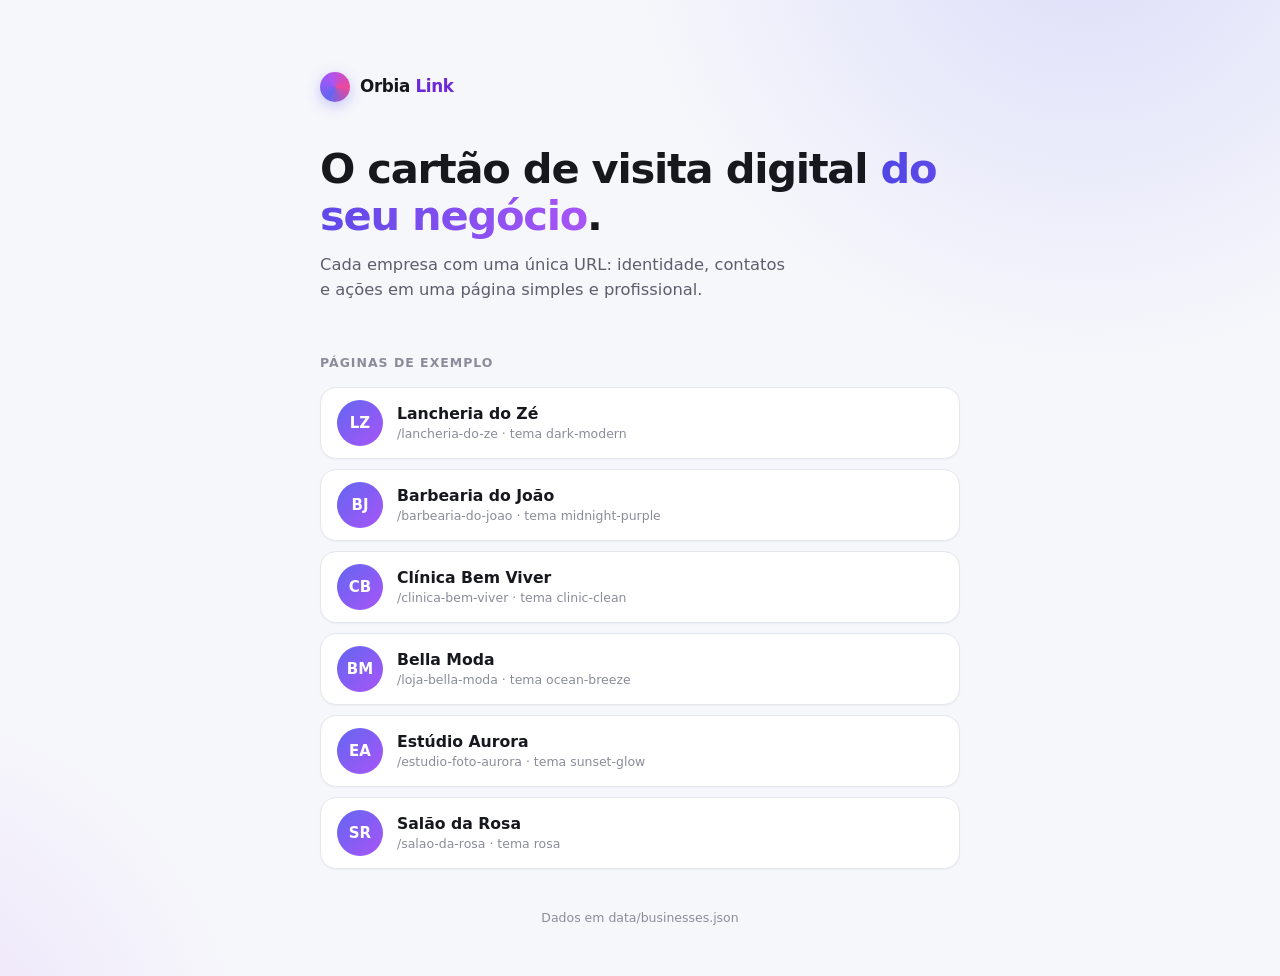
==== index.html @ 1444328f "modificação do projeto" ====
<!DOCTYPE html>
<html lang="pt-BR">
  <head>
    <meta charset="UTF-8" />
    <meta name="viewport" content="width=device-width, initial-scale=1.0" />
    <title>Orbia Link — o cartão de visita digital do seu negócio</title>
    <meta
      name="description"
      content="Cada negócio com uma única URL: identidade, contatos e ações em uma página digital simples e profissional."
    />
    <link
      rel="icon"
      href="data:image/svg+xml,%3Csvg xmlns='http://www.w3.org/2000/svg' viewBox='0 0 64 64'%3E%3Cdefs%3E%3ClinearGradient id='g' x1='0' y1='0' x2='1' y2='1'%3E%3Cstop offset='0' stop-color='%236366f1'/%3E%3Cstop offset='1' stop-color='%23a855f7'/%3E%3C/linearGradient%3E%3C/defs%3E%3Crect width='64' height='64' rx='16' fill='url(%23g)'/%3E%3Ctext x='32' y='42' font-family='Segoe UI, Arial, sans-serif' font-size='30' font-weight='700' fill='white' text-anchor='middle'%3EO%3C/text%3E%3C/svg%3E"
    />
    <link rel="stylesheet" href="css/base.css" />
    <link rel="stylesheet" href="css/themes.css" />
    <link rel="stylesheet" href="css/menu.css" />
  </head>
  <body>
    <div id="app"></div>
    <noscript>
      <p style="padding: 2rem; text-align: center; font-family: sans-serif">
        O Orbia Link precisa de JavaScript para carregar a página.
      </p>
    </noscript>
    <script src="js/app.js"></script>
    <script src="js/menu.js"></script>
  </body>
</html>
---- css/base.css ----
/* ==========================================================================
   Orbia Link — css/base.css
   Estrutura única da página de negócio (cartão de visita digital).
   Os temas NÃO alteram esta estrutura — apenas definem variáveis em
   css/themes.css que são consumidas aqui.
   ========================================================================== */

/* ---------- Variáveis globais / fallback (tema padrão neutro) ---------- */
:root {
  --font: "Segoe UI", system-ui, -apple-system, "Helvetica Neue", Arial, sans-serif;

  /* Tokens consumidos por qualquer tema (fallback neutro escuro) */
  --bg: #0f1117;
  --surface: transparent;
  --surface-border: transparent;
  --panel: rgba(24, 25, 34, 0.92);
  --blur: 0px;
  --radius: 24px;
  --card-shadow: none;
  --text-1: #f4f6fb;
  --text-2: rgba(244, 246, 251, 0.66);
  --accent: #6366f1;
  --mono-bg: linear-gradient(135deg, #6366f1, #a855f7);
  --btn-bg: rgba(255, 255, 255, 0.09);
  --btn-bg-hover: rgba(255, 255, 255, 0.16);
  --btn-color: #f4f6fb;
  --btn-border: rgba(255, 255, 255, 0.14);
  --btn-radius: 14px;
  --glow-a: transparent;
  --glow-b: transparent;

  color-scheme: dark;
}

/* ---------- Reset ---------- */
*,
*::before,
*::after {
  box-sizing: border-box;
}

html {
  -webkit-text-size-adjust: 100%;
}

body {
  margin: 0;
  min-height: 100svh;
  font-family: var(--font);
  line-height: 1.5;
  -webkit-font-smoothing: antialiased;
}

img {
  max-width: 100%;
  display: block;
}

a {
  color: inherit;
}

h1,
h2,
h3,
p {
  margin: 0;
}

/* ---------- Página pública (cartão de visita digital) ---------- */

.page {
  position: relative;
  min-height: 100svh;
  display: flex;
  flex-direction: column;
  align-items: center;
  justify-content: center;
  padding: clamp(20px, 5vw, 48px) 16px;
  background: var(--bg);
  color: var(--text-1);
  overflow: hidden;
}

/* brilhos decorativos — cores controladas pelo tema */
.page::before,
.page::after {
  content: "";
  position: absolute;
  width: 60vmax;
  height: 60vmax;
  border-radius: 50%;
  pointer-events: none;
  filter: blur(60px);
  z-index: 0;
}

.page::before {
  top: -30vmax;
  left: -20vmax;
  background: var(--glow-a);
}

.page::after {
  bottom: -32vmax;
  right: -22vmax;
  background: var(--glow-b);
}

/* cartão central */
.card {
  position: relative;
  z-index: 1;
  width: min(100%, 460px);
  background: var(--surface);
  border: 1px solid var(--surface-border);
  border-radius: var(--radius);
  box-shadow: var(--card-shadow);
  backdrop-filter: blur(var(--blur));
  -webkit-backdrop-filter: blur(var(--blur));
  padding: clamp(32px, 8vw, 56px) clamp(20px, 6vw, 44px) 24px;
  text-align: center;
}

/* avatar */
.avatar {
  width: 96px;
  height: 96px;
  border-radius: 50%;
  object-fit: cover;
  margin: 0 auto 18px;
  display: block;
  box-shadow: 0 0 0 3px var(--surface-border), 0 12px 32px rgba(0, 0, 0, 0.25);
}

.avatar--mono {
  display: flex;
  align-items: center;
  justify-content: center;
  background: var(--mono-bg);
  color: #fff;
  font-weight: 700;
  font-size: 34px;
  letter-spacing: 0.02em;
}

/* identidade do negócio */
.biz-name {
  font-size: clamp(1.45rem, 5vw, 1.9rem);
  font-weight: 800;
  letter-spacing: -0.02em;
  line-height: 1.2;
}

.biz-desc {
  margin: 10px auto 0;
  max-width: 34ch;
  color: var(--text-2);
  font-size: 0.95rem;
  line-height: 1.55;
}

/* ações / links */
.actions {
  margin-top: 28px;
  display: flex;
  flex-direction: column;
  gap: 10px;
}

.action {
  display: flex;
  align-items: center;
  justify-content: center;
  gap: 10px;
  padding: 15px 18px;
  background: var(--btn-bg);
  color: var(--btn-color);
  border: 1px solid var(--btn-border);
  border-radius: var(--btn-radius);
  font-weight: 600;
  font-size: 0.95rem;
  text-decoration: none;
  transition: background 0.18s ease, transform 0.18s ease, box-shadow 0.18s ease;
}

.action:hover {
  background: var(--btn-bg-hover);
  transform: translateY(-1px);
}

.action:active {
  transform: translateY(0);
}

.action:focus-visible,
.home-link:focus-visible {
  outline: 2px solid var(--accent);
  outline-offset: 2px;
}

.action__icon {
  width: 20px;
  height: 20px;
  flex: none;
  opacity: 0.92;
}

/* rodapé da página */
.powered {
  margin-top: 22px;
  font-size: 0.72rem;
  color: var(--text-2);
}

.home-link {
  color: var(--text-2);
  text-decoration: none;
  display: inline-flex;
  align-items: center;
  gap: 6px;
  transition: color 0.15s ease;
}

.home-link:hover {
  color: var(--text-1);
}

.home-link .home-link__dot {
  width: 7px;
  height: 7px;
  border-radius: 50%;
  background: var(--accent);
  display: inline-block;
}

/* ---------- Home / diretório (raiz "/") ---------- */

.home {
  min-height: 100svh;
  background:
    radial-gradient(60vmax 60vmax at 85% -10%, rgba(99, 102, 241, 0.18), transparent 60%),
    radial-gradient(50vmax 50vmax at -10% 110%, rgba(168, 85, 247, 0.14), transparent 60%),
    #f6f7fb;
  color: #17181d;
  padding: clamp(28px, 6vw, 72px) 16px 48px;
}

.home__inner {
  max-width: 640px;
  margin: 0 auto;
}

.home__brand {
  display: flex;
  align-items: center;
  gap: 10px;
  font-size: 1.05rem;
  font-weight: 800;
  letter-spacing: -0.02em;
}

.brand__orb {
  width: 30px;
  height: 30px;
  border-radius: 50%;
  background: conic-gradient(from 210deg, #6366f1, #a855f7, #ec4899, #6366f1);
  box-shadow: 0 4px 14px rgba(99, 102, 241, 0.35);
  flex: none;
}

.brand__name em {
  font-style: normal;
  color: #6d28d9;
}

.home__title {
  margin-top: clamp(28px, 6vw, 44px);
  font-size: clamp(1.8rem, 6.5vw, 2.6rem);
  font-weight: 800;
  letter-spacing: -0.03em;
  line-height: 1.12;
}

.home__title span {
  background: linear-gradient(90deg, #4f46e5, #a855f7);
  -webkit-background-clip: text;
  background-clip: text;
  -webkit-text-fill-color: transparent;
  color: transparent;
}

.home__sub {
  margin-top: 14px;
  max-width: 46ch;
  color: #5b5e6b;
  font-size: 1.02rem;
}

.dir {
  margin-top: clamp(32px, 7vw, 52px);
}

.dir__title {
  font-size: 0.78rem;
  font-weight: 700;
  text-transform: uppercase;
  letter-spacing: 0.08em;
  color: #8a8d99;
  margin-bottom: 14px;
}

.dir__grid {
  display: flex;
  flex-direction: column;
  gap: 10px;
}

.dir-card {
  display: flex;
  align-items: center;
  gap: 14px;
  padding: 12px 16px;
  background: #fff;
  border: 1px solid #e5e7ef;
  border-radius: 16px;
  text-decoration: none;
  color: inherit;
  box-shadow: 0 1px 2px rgba(16, 17, 26, 0.04);
  transition: border-color 0.15s ease, transform 0.15s ease, box-shadow 0.15s ease;
}

.dir-card:hover {
  border-color: #c7c9d9;
  transform: translateY(-1px);
  box-shadow: 0 8px 22px rgba(16, 17, 26, 0.08);
}

.dir-card__avatar {
  width: 46px;
  height: 46px;
  border-radius: 50%;
  flex: none;
  display: flex;
  align-items: center;
  justify-content: center;
  background: linear-gradient(135deg, #6366f1, #a855f7);
  color: #fff;
  font-weight: 700;
  font-size: 15px;
}

.dir-card__avatar img {
  width: 100%;
  height: 100%;
  border-radius: 50%;
  object-fit: cover;
}

.dir-card__body {
  min-width: 0;
  flex: 1;
}

.dir-card__body strong {
  display: block;
  font-size: 0.98rem;
  white-space: nowrap;
  overflow: hidden;
  text-overflow: ellipsis;
}

.dir-card__body small {
  display: block;
  color: #8a8d99;
  font-size: 0.78rem;
  white-space: nowrap;
  overflow: hidden;
  text-overflow: ellipsis;
}

.dir-card__arrow {
  color: #a3a6b3;
  flex: none;
}

.home__foot {
  margin-top: 40px;
  text-align: center;
  font-size: 0.78rem;
  color: #8a8d99;
}

/* ---------- Página 404 ---------- */

.nf {
  min-height: 100svh;
  display: flex;
  flex-direction: column;
  align-items: center;
  justify-content: center;
  padding: 24px;
  background: #0f1117;
  color: #f4f6fb;
  text-align: center;
}

.nf__code {
  font-size: 3.4rem;
  font-weight: 800;
  letter-spacing: -0.03em;
  background: linear-gradient(90deg, #818cf8, #c084fc);
  -webkit-background-clip: text;
  background-clip: text;
  -webkit-text-fill-color: transparent;
  color: transparent;
}

.nf__title {
  margin-top: 6px;
  font-size: 1.2rem;
  font-weight: 700;
}

.nf__text {
  margin-top: 8px;
  max-width: 40ch;
  color: rgba(244, 246, 251, 0.6);
  font-size: 0.9rem;
}

.nf .home-link {
  margin-top: 22px;
}

/* ---------- Estado de carregamento / erro ---------- */

.state {
  min-height: 100svh;
  display: flex;
  align-items: center;
  justify-content: center;
  padding: 24px;
  background: #0f1117;
  color: rgba(244, 246, 251, 0.8);
  text-align: center;
}

.state p {
  max-width: 46ch;
  font-size: 0.95rem;
}

/* ---------- Responsivo ---------- */

@media (max-width: 360px) {
  .card {
    padding-left: 16px;
    padding-right: 16px;
  }

  .action {
    padding: 14px 12px;
  }
}

/* ---------- Acessibilidade ---------- */

@media (prefers-reduced-motion: reduce) {
  *,
  *::before,
  *::after {
    animation: none !important;
    transition: none !important;
  }
}
---- css/themes.css ----
/* ==========================================================================
   Orbia Link — css/themes.css
   Temas visuais. Cada tema é APENAS um conjunto de variáveis CSS.
   A estrutura da página é única (css/base.css) e nunca precisa mudar
   quando um tema novo é criado.

   Para adicionar um novo tema:
     1. Copie um bloco [data-theme="..."] abaixo e troque o nome/cores.
     2. Use esse mesmo nome em data/businesses.json -> appearance.theme.

   Temas disponíveis: dark-modern, clinic-clean, midnight-purple,
   ocean-breeze, sunset-glow, rosa
   ========================================================================== */

/* ---------- dark-modern ---------- */
[data-theme="dark-modern"] {
  --font: "Segoe UI", system-ui, -apple-system, "Helvetica Neue", Arial, sans-serif;

  --bg: linear-gradient(160deg, #0f0f0f 0%, #14142b 55%, #111a33 100%);
  --surface: rgba(255, 255, 255, 0.05);
  --surface-border: rgba(255, 255, 255, 0.1);
  --panel: rgba(22, 23, 31, 0.94);
  --blur: 18px;
  --radius: 26px;
  --card-shadow: 0 24px 60px rgba(0, 0, 0, 0.45);

  --text-1: #f5f6fa;
  --text-2: rgba(245, 246, 250, 0.66);
  --accent: #818cf8;
  --mono-bg: linear-gradient(135deg, #6366f1, #a855f7);

  --btn-bg: rgba(255, 255, 255, 0.09);
  --btn-bg-hover: rgba(255, 255, 255, 0.17);
  --btn-color: #f5f6fa;
  --btn-border: rgba(255, 255, 255, 0.12);
  --btn-radius: 16px;

  --glow-a: rgba(99, 102, 241, 0.35);
  --glow-b: rgba(14, 165, 233, 0.22);
}

/* ---------- clinic-clean ---------- */
[data-theme="clinic-clean"] {
  --font: "Segoe UI", system-ui, -apple-system, "Helvetica Neue", Arial, sans-serif;

  --bg: linear-gradient(165deg, #ecf7ee 0%, #d9eedd 60%, #c2e4cb 100%);
  --surface: rgba(255, 255, 255, 0.85);
  --surface-border: rgba(255, 255, 255, 0.9);
  --panel: rgba(255, 255, 255, 0.94);
  --blur: 14px;
  --radius: 28px;
  --card-shadow: 0 18px 50px rgba(20, 83, 45, 0.14);

  --text-1: #123f26;
  --text-2: #3e6b4e;
  --accent: #1e7a45;
  --mono-bg: linear-gradient(135deg, #3aa968, #1e7a45);

  --btn-bg: #227a45;
  --btn-bg-hover: #1a6137;
  --btn-color: #ffffff;
  --btn-border: transparent;
  --btn-radius: 999px;

  --glow-a: rgba(255, 255, 255, 0.8);
  --glow-b: rgba(58, 169, 104, 0.28);
}

/* ---------- midnight-purple ---------- */
[data-theme="midnight-purple"] {
  --font: "Segoe UI", system-ui, -apple-system, "Helvetica Neue", Arial, sans-serif;

  --bg: linear-gradient(165deg, #0e0a1c 0%, #1b1244 55%, #10182f 100%);
  --surface: rgba(22, 16, 48, 0.6);
  --surface-border: rgba(129, 140, 248, 0.24);
  --panel: rgba(24, 18, 46, 0.95);
  --blur: 20px;
  --radius: 26px;
  --card-shadow: 0 24px 70px rgba(0, 0, 0, 0.55);

  --text-1: #eeeafc;
  --text-2: rgba(238, 234, 252, 0.62);
  --accent: #a5b4fc;
  --mono-bg: linear-gradient(135deg, #818cf8, #8b5cf6);

  --btn-bg: linear-gradient(135deg, #6d5df6, #5a46e8);
  --btn-bg-hover: linear-gradient(135deg, #8273ff, #6d5df6);
  --btn-color: #ffffff;
  --btn-border: rgba(255, 255, 255, 0.12);
  --btn-radius: 14px;

  --glow-a: rgba(129, 140, 248, 0.4);
  --glow-b: rgba(139, 92, 246, 0.3);
}

/* ---------- ocean-breeze ---------- */
[data-theme="ocean-breeze"] {
  --font: "Segoe UI", system-ui, -apple-system, "Helvetica Neue", Arial, sans-serif;

  --bg: linear-gradient(165deg, #e7f5fe 0%, #cdeafb 55%, #9edcf9 100%);
  --surface: rgba(255, 255, 255, 0.8);
  --surface-border: rgba(255, 255, 255, 0.95);
  --panel: rgba(255, 255, 255, 0.94);
  --blur: 16px;
  --radius: 30px;
  --card-shadow: 0 20px 55px rgba(12, 74, 110, 0.16);

  --text-1: #0b3a55;
  --text-2: #2f6d90;
  --accent: #0284c7;
  --mono-bg: linear-gradient(135deg, #22b3f0, #0284c7);

  --btn-bg: linear-gradient(135deg, #14a9e0, #0284c7);
  --btn-bg-hover: linear-gradient(135deg, #3cb9e8, #14a9e0);
  --btn-color: #ffffff;
  --btn-border: transparent;
  --btn-radius: 999px;

  --glow-a: rgba(255, 255, 255, 0.9);
  --glow-b: rgba(2, 132, 199, 0.25);
}

/* ---------- sunset-glow ---------- */
[data-theme="sunset-glow"] {
  --font: "Segoe UI", system-ui, -apple-system, "Helvetica Neue", Arial, sans-serif;

  --bg: linear-gradient(165deg, #1c0b2c 0%, #3c1a52 45%, #7a2d6e 80%, #b1455f 100%);
  --surface: rgba(28, 11, 44, 0.55);
  --surface-border: rgba(255, 255, 255, 0.16);
  --panel: rgba(34, 14, 46, 0.95);
  --blur: 20px;
  --radius: 28px;
  --card-shadow: 0 24px 70px rgba(0, 0, 0, 0.5);

  --text-1: #fdf4ff;
  --text-2: rgba(253, 244, 255, 0.66);
  --accent: #f0abfc;
  --mono-bg: linear-gradient(135deg, #f472b6, #c084fc);

  --btn-bg: linear-gradient(135deg, #fd6fa9, #c05299);
  --btn-bg-hover: linear-gradient(135deg, #ff8fbd, #d968ad);
  --btn-color: #ffffff;
  --btn-border: rgba(255, 255, 255, 0.16);
  --btn-radius: 18px;

  --glow-a: rgba(244, 114, 182, 0.4);
  --glow-b: rgba(192, 132, 252, 0.35);
}

/* ---------- rosa ---------- */
[data-theme="rosa"] {
  --font: "Segoe UI", system-ui, -apple-system, "Helvetica Neue", Arial, sans-serif;

  --bg: linear-gradient(160deg, #0e0e13 0%, #1c1320 55%, #2a1420 100%);
  --surface: rgba(255, 255, 255, 0.05);
  --surface-border: rgba(255, 79, 163, 0.35);
  --panel: rgba(27, 15, 24, 0.95);
  --blur: 18px;
  --radius: 30px;
  --card-shadow: 0 24px 60px rgba(0, 0, 0, 0.5);

  --text-1: #fff5fb;
  --text-2: rgba(255, 245, 251, 0.64);
  --accent: #f472b6;
  --mono-bg: linear-gradient(135deg, #f472b6, #db2777);

  --btn-bg: linear-gradient(135deg, #ff4fa3, #d63384);
  --btn-bg-hover: linear-gradient(135deg, #ff70b5, #e14d93);
  --btn-color: #ffffff;
  --btn-border: rgba(255, 255, 255, 0.14);
  --btn-radius: 999px;

  --glow-a: rgba(244, 114, 182, 0.32);
  --glow-b: rgba(219, 39, 119, 0.24);
}
---- css/menu.css ----
/* ==========================================================================
   Orbia Link — css/menu.css
   Módulo Cardápio e Pedidos (Etapa 3).

   Esta folha NÃO define cores próprias: consome as variáveis dos temas
   (--bg, --text-1/2, --accent, --surface, --surface-border, --panel,
   --mono-bg, --btn-*) definidas em css/themes.css / fallback do base.css.
   Assim o cardápio, o carrinho e o checkout herdam automaticamente o tema
   do negócio, sem duplicar estrutura por tema.
   ========================================================================== */

/* ---------- Raiz do módulo (tela cheia sobre a página) ---------- */

.m-app {
  --divider: color-mix(in srgb, var(--text-1) 10%, transparent);
  --tint: color-mix(in srgb, var(--text-1) 7%, transparent);
  --tint-soft: color-mix(in srgb, var(--text-1) 4%, transparent);

  position: fixed;
  inset: 0;
  z-index: 60;
  display: flex;
  flex-direction: column;
  background: var(--bg);
  color: var(--text-1);
  font-family: var(--font);
  overflow: hidden;
}

.m-inner {
  width: 100%;
  max-width: 580px;
  margin: 0 auto;
}

/* ---------- Barra superior ---------- */

.m-bar {
  display: flex;
  align-items: center;
  gap: 10px;
  padding: 10px 14px 8px;
}

.m-iconbtn {
  width: 42px;
  height: 42px;
  flex: none;
  display: inline-flex;
  align-items: center;
  justify-content: center;
  border-radius: 50%;
  border: 1px solid var(--surface-border);
  background: var(--tint);
  color: var(--text-1);
  font-size: 1.15rem;
  line-height: 1;
  cursor: pointer;
  transition: background 0.15s ease, transform 0.15s ease;
  touch-action: manipulation;
}

.m-iconbtn:hover {
  background: var(--tint-soft);
  transform: scale(1.04);
}

.m-iconbtn:active {
  transform: scale(0.96);
}

.m-iconbtn:focus-visible,
.m-btn:focus-visible,
.m-add:focus-visible,
.m-cat:focus-visible,
.m-opt:focus-within .m-opt__box,
.m-pick:focus-visible,
.m-field:focus-visible,
.m-stepper__btn:focus-visible {
  outline: 2px solid var(--accent);
  outline-offset: 2px;
}

.m-bar__brand {
  flex: 1;
  min-width: 0;
  display: flex;
  align-items: center;
  gap: 10px;
}

.m-brand__ava {
  width: 38px;
  height: 38px;
  flex: none;
  border-radius: 50%;
  object-fit: cover;
  display: flex;
  align-items: center;
  justify-content: center;
  background: var(--mono-bg);
  color: #fff;
  font-weight: 700;
  font-size: 13px;
}

.m-brand__names {
  min-width: 0;
  flex: 1;
}

.m-brand__name {
  display: block;
  font-size: 0.98rem;
  font-weight: 700;
  line-height: 1.25;
  white-space: nowrap;
  overflow: hidden;
  text-overflow: ellipsis;
}

.m-brand__sub {
  display: block;
  font-size: 0.72rem;
  color: var(--text-2);
}

/* ---------- Categorias (chips horizontais, sempre visíveis) ---------- */

.m-cats {
  display: flex;
  gap: 8px;
  padding: 4px 14px 10px;
  overflow-x: auto;
  scrollbar-width: none;
  flex: none;
}

.m-cats::-webkit-scrollbar {
  display: none;
}

.m-cat {
  flex: none;
  display: inline-flex;
  align-items: center;
  gap: 6px;
  padding: 9px 15px;
  border-radius: 999px;
  border: 1px solid var(--surface-border);
  background: var(--tint);
  color: var(--text-1);
  font: inherit;
  font-size: 0.86rem;
  font-weight: 600;
  cursor: pointer;
  transition: background 0.15s ease, color 0.15s ease, transform 0.15s ease;
  touch-action: manipulation;
}

.m-cat.is-active {
  background: var(--mono-bg);
  color: #fff;
  border-color: transparent;
}

/* ---------- Área rolável do cardápio ---------- */

.m-body {
  flex: 1;
  min-height: 0;
  overflow-y: auto;
  -webkit-overflow-scrolling: touch;
  padding: 2px 0 96px;
}

.m-sec {
  padding: 0 14px;
  margin-top: 16px;
}

.m-sec__head {
  display: flex;
  align-items: baseline;
  gap: 8px;
  margin: 0 0 8px;
  padding: 0 4px;
  font-size: 1.12rem;
  font-weight: 800;
  letter-spacing: -0.01em;
}

.m-sec__emoji {
  font-size: 1rem;
}

.m-sec__count {
  font-size: 0.72rem;
  font-weight: 600;
  color: var(--text-2);
}

/* ---------- Produto ---------- */

.m-prod {
  display: flex;
  gap: 12px;
  align-items: center;
  background: var(--surface);
  border: 1px solid var(--surface-border);
  border-radius: 18px;
  padding: 13px 14px;
  margin-bottom: 10px;
  backdrop-filter: blur(6px);
  -webkit-backdrop-filter: blur(6px);
}

.m-prod__info {
  flex: 1;
  min-width: 0;
}

.m-prod__name {
  font-size: 0.98rem;
  font-weight: 700;
  line-height: 1.3;
}

.m-prod__desc {
  margin-top: 3px;
  color: var(--text-2);
  font-size: 0.8rem;
  line-height: 1.45;
  display: -webkit-box;
  -webkit-line-clamp: 2;
  -webkit-box-orient: vertical;
  overflow: hidden;
}

.m-prod__meta {
  display: flex;
  align-items: center;
  gap: 10px;
  margin-top: 9px;
}

.m-prod__price {
  flex: 1;
  min-width: 0;
  font-size: 0.98rem;
  font-weight: 800;
  color: var(--accent);
}

.m-add {
  width: 40px;
  height: 40px;
  flex: none;
  display: inline-flex;
  align-items: center;
  justify-content: center;
  border: none;
  border-radius: 50%;
  background: var(--mono-bg);
  color: #fff;
  font-size: 1.5rem;
  font-weight: 500;
  line-height: 1;
  cursor: pointer;
  box-shadow: 0 5px 14px rgba(0, 0, 0, 0.22);
  transition: transform 0.15s ease, filter 0.15s ease;
  touch-action: manipulation;
}

.m-add:hover {
  transform: scale(1.08);
  filter: brightness(1.06);
}

.m-add:active {
  transform: scale(0.94);
}

.m-prod__img {
  width: 86px;
  height: 86px;
  flex: none;
  object-fit: cover;
  border-radius: 14px;
}

/* ---------- Botões genéricos ---------- */

.m-btn {
  display: inline-flex;
  align-items: center;
  justify-content: center;
  gap: 8px;
  min-height: 48px;
  padding: 13px 22px;
  border-radius: 999px;
  border: 1px solid transparent;
  font: inherit;
  font-size: 0.95rem;
  font-weight: 700;
  line-height: 1.2;
  cursor: pointer;
  text-align: center;
  text-decoration: none;
  transition: filter 0.15s ease, transform 0.15s ease, background 0.15s ease;
  touch-action: manipulation;
}

.m-btn--block {
  width: 100%;
}

.m-btn--primary {
  background: var(--mono-bg);
  color: #fff;
  box-shadow: 0 8px 22px rgba(0, 0, 0, 0.2);
}

.m-btn--primary:hover {
  filter: brightness(1.08);
  transform: translateY(-1px);
}

.m-btn--primary:active {
  transform: translateY(0);
}

.m-btn--primary:disabled {
  filter: grayscale(0.5) brightness(0.75);
  cursor: not-allowed;
  transform: none;
  box-shadow: none;
}

.m-btn--ghost {
  background: var(--tint);
  border-color: var(--surface-border);
  color: var(--text-1);
}

.m-btn--ghost:hover {
  background: var(--tint-soft);
}

.m-btn--mini {
  min-height: 36px;
  padding: 7px 13px;
  font-size: 0.82rem;
  border-radius: 999px;
}

.m-btn--danger {
  color: #ef4444;
  background: transparent;
}

.m-btn--danger:hover {
  background: color-mix(in srgb, #ef4444 12%, transparent);
}

/* ---------- Stepper de quantidade ---------- */

.m-stepper {
  display: inline-flex;
  align-items: center;
  gap: 2px;
  border: 1px solid var(--surface-border);
  border-radius: 999px;
  background: var(--tint-soft);
  padding: 3px;
}

.m-stepper__btn {
  width: 38px;
  height: 38px;
  display: inline-flex;
  align-items: center;
  justify-content: center;
  border: none;
  border-radius: 50%;
  background: transparent;
  color: var(--text-1);
  font-size: 1.25rem;
  line-height: 1;
  cursor: pointer;
  transition: background 0.15s ease;
  touch-action: manipulation;
}

.m-stepper__btn:hover {
  background: var(--tint);
}

.m-stepper__btn:disabled {
  opacity: 0.35;
  cursor: not-allowed;
  background: transparent;
}

.m-stepper__n {
  min-width: 34px;
  text-align: center;
  font-weight: 700;
  font-size: 0.98rem;
}

/* ---------- Barra fixa inferior (carrinho / continuar) ---------- */

.m-cartbar,
.m-ctabar {
  position: fixed;
  left: 0;
  right: 0;
  bottom: 0;
  z-index: 70;
  pointer-events: none;
  padding: 0 14px calc(10px + env(safe-area-inset-bottom));
}

.m-cartbar__inner,
.m-ctabar__inner {
  pointer-events: auto;
  width: 100%;
  max-width: 552px;
  margin: 0 auto;
  display: flex;
  align-items: center;
  gap: 12px;
  background: var(--panel);
  border: 1px solid var(--surface-border);
  border-radius: 20px;
  box-shadow: 0 14px 40px rgba(0, 0, 0, 0.28);
  padding: 12px 12px 12px 18px;
  backdrop-filter: blur(14px);
  -webkit-backdrop-filter: blur(14px);
}

.m-cartbar__txt {
  flex: 1;
  min-width: 0;
}

.m-cartbar__count {
  display: block;
  font-size: 0.76rem;
  color: var(--text-2);
  line-height: 1.3;
}

.m-cartbar__amt {
  display: block;
  font-size: 1.05rem;
  font-weight: 800;
  line-height: 1.3;
}

.m-cartbar__btn {
  flex: none;
}

/* ---------- Tela genérica (carrinho / checkout) ---------- */

.m-screen {
  flex: 1;
  min-height: 0;
  overflow-y: auto;
  -webkit-overflow-scrolling: touch;
  padding: 4px 14px 110px;
}

.m-heading {
  font-size: 1.25rem;
  font-weight: 800;
  letter-spacing: -0.01em;
  padding: 6px 4px 0;
}

.m-sub {
  color: var(--text-2);
  font-size: 0.86rem;
  padding: 4px 4px 12px;
}

/* ---------- Item do carrinho ---------- */

.m-item {
  background: var(--surface);
  border: 1px solid var(--surface-border);
  border-radius: 18px;
  padding: 13px 15px;
  margin-bottom: 10px;
  backdrop-filter: blur(6px);
  -webkit-backdrop-filter: blur(6px);
}

.m-item__top {
  display: flex;
  align-items: flex-start;
  gap: 12px;
}

.m-item__name {
  flex: 1;
  min-width: 0;
  font-size: 0.95rem;
  font-weight: 700;
  line-height: 1.35;
}

.m-item__price {
  flex: none;
  font-size: 0.92rem;
  font-weight: 800;
  color: var(--accent);
  white-space: nowrap;
}

.m-item__cfg {
  margin-top: 6px;
  color: var(--text-2);
  font-size: 0.8rem;
  line-height: 1.5;
}

.m-item__cfg-line {
  display: block;
}

.m-item__bar {
  display: flex;
  align-items: center;
  gap: 6px;
  margin-top: 11px;
}

.m-item__bar .m-stepper {
  margin-right: auto;
}

/* ---------- Vazio ---------- */

.m-empty {
  text-align: center;
  color: var(--text-2);
  padding: 44px 20px;
  font-size: 0.92rem;
}

.m-empty__glyph {
  display: block;
  font-size: 2.2rem;
  margin-bottom: 10px;
}

/* ---------- Bottom sheet do produto ---------- */

.m-scrim {
  position: fixed;
  inset: 0;
  z-index: 80;
  background: rgba(0, 0, 0, 0.45);
  backdrop-filter: blur(3px);
  -webkit-backdrop-filter: blur(3px);
}

.m-sheet {
  position: fixed;
  left: 50%;
  bottom: 0;
  z-index: 81;
  transform: translateX(-50%);
  width: 100%;
  max-width: 580px;
  max-height: min(90svh, 780px);
  display: flex;
  flex-direction: column;
  background: var(--panel);
  border-radius: 24px 24px 0 0;
  box-shadow: 0 -16px 50px rgba(0, 0, 0, 0.35);
  overflow: hidden;
}

.m-sheet__handle {
  width: 44px;
  height: 4px;
  border-radius: 999px;
  background: var(--divider);
  margin: 10px auto 2px;
  flex: none;
}

.m-sheet__head {
  display: flex;
  align-items: center;
  gap: 10px;
  padding: 6px 14px 10px;
  flex: none;
}

.m-sheet__title {
  flex: 1;
  min-width: 0;
  font-size: 1.05rem;
  font-weight: 800;
}

.m-sheet__img {
  width: 100%;
  height: 170px;
  object-fit: cover;
  flex: none;
}

.m-sheet__scroll {
  flex: 1;
  min-height: 0;
  overflow-y: auto;
  -webkit-overflow-scrolling: touch;
  padding: 0 18px 4px;
}

.m-sheet__name {
  font-size: 1.15rem;
  font-weight: 800;
  line-height: 1.3;
}

.m-sheet__desc {
  margin-top: 4px;
  color: var(--text-2);
  font-size: 0.86rem;
  line-height: 1.5;
}

.m-sheet__price {
  display: inline-block;
  margin-top: 10px;
  font-size: 1rem;
  font-weight: 800;
  color: var(--accent);
}

/* grupos de opções */

.m-grp {
  margin-top: 18px;
}

.m-grp__head {
  display: flex;
  align-items: baseline;
  gap: 8px;
}

.m-grp__name {
  font-size: 0.92rem;
  font-weight: 700;
}

.m-grp__hint {
  font-size: 0.75rem;
  font-weight: 600;
  color: var(--text-2);
}

.m-grp__hint.is-err {
  color: #ef4444;
}

.m-opt {
  display: flex;
  align-items: center;
  gap: 11px;
  padding: 12px 2px;
  border-bottom: 1px solid var(--divider);
  cursor: pointer;
}

.m-opt:last-of-type {
  border-bottom: none;
}

.m-opt__inp {
  position: absolute;
  opacity: 0;
  width: 0;
  height: 0;
}

.m-opt__box {
  width: 23px;
  height: 23px;
  flex: none;
  border-radius: 50%;
  border: 2px solid var(--text-2);
  display: inline-flex;
  align-items: center;
  justify-content: center;
  transition: border-color 0.15s ease, background 0.15s ease;
}

.m-opt__box::after {
  content: "";
  width: 11px;
  height: 11px;
  border-radius: 50%;
  background: var(--mono-bg);
  opacity: 0;
  transition: opacity 0.15s ease;
}

.m-opt__inp:checked ~ .m-opt__box {
  border-color: var(--accent);
}

.m-opt__inp:checked ~ .m-opt__box::after {
  opacity: 1;
}

.m-opt.is-locked {
  opacity: 0.45;
  pointer-events: none;
}

.m-opt__name {
  flex: 1;
  min-width: 0;
  font-size: 0.92rem;
  font-weight: 500;
}

.m-opt__price {
  flex: none;
  font-size: 0.86rem;
  font-weight: 700;
  color: var(--text-2);
}

/* observação */

.m-field-label {
  display: block;
  margin-top: 18px;
  font-size: 0.92rem;
  font-weight: 700;
}

.m-field {
  width: 100%;
  display: block;
  margin-top: 8px;
  padding: 12px 14px;
  border-radius: 14px;
  border: 1px solid var(--surface-border);
  background: var(--tint);
  color: var(--text-1);
  font: inherit;
  font-size: 0.92rem;
  line-height: 1.45;
}

.m-field::placeholder {
  color: var(--text-2);
  opacity: 0.75;
}

textarea.m-field {
  resize: none;
}

.m-sheet__foot {
  flex: none;
  display: flex;
  align-items: center;
  gap: 12px;
  padding: 12px 18px calc(14px + env(safe-area-inset-bottom));
  border-top: 1px solid var(--divider);
}

.m-sheet__foot .m-btn {
  flex: 1;
  min-width: 0;
}

/* ---------- Checkout ---------- */

.m-step-intro {
  color: var(--text-2);
  font-size: 0.88rem;
  margin-bottom: 14px;
}

.m-pick {
  display: flex;
  align-items: center;
  gap: 13px;
  width: 100%;
  padding: 15px 16px;
  margin-bottom: 10px;
  background: var(--tint-soft);
  border: 1.5px solid var(--surface-border);
  border-radius: 16px;
  cursor: pointer;
  font: inherit;
  color: var(--text-1);
  text-align: left;
  transition: border-color 0.15s ease, background 0.15s ease;
  touch-action: manipulation;
}

.m-pick:hover {
  background: var(--tint);
}

.m-pick.is-on {
  border-color: var(--accent);
  background: color-mix(in srgb, var(--accent) 12%, transparent);
}

.m-pick__radio {
  width: 22px;
  height: 22px;
  flex: none;
  border-radius: 50%;
  border: 2px solid var(--text-2);
  display: inline-flex;
  align-items: center;
  justify-content: center;
  transition: border-color 0.15s ease;
}

.m-pick.is-on .m-pick__radio {
  border-color: var(--accent);
}

.m-pick__radio::after {
  content: "";
  width: 11px;
  height: 11px;
  border-radius: 50%;
  background: var(--accent);
  opacity: 0;
  transition: opacity 0.15s ease;
}

.m-pick.is-on .m-pick__radio::after {
  opacity: 1;
}

.m-pick__glyph {
  font-size: 1.35rem;
  flex: none;
  line-height: 1;
}

.m-pick__text {
  flex: 1;
  min-width: 0;
}

.m-pick__label {
  display: block;
  font-weight: 700;
  font-size: 0.95rem;
}

.m-pick__meta {
  display: block;
  font-size: 0.76rem;
  color: var(--text-2);
  margin-top: 1px;
}

.m-fieldgrid {
  display: grid;
  grid-template-columns: 1fr 1fr;
  gap: 0 12px;
}

.m-err {
  display: block;
  margin-top: 8px;
  font-size: 0.8rem;
  font-weight: 600;
  color: #ef4444;
}

/* troco (condicional) */

.m-troco {
  margin-top: 6px;
}

/* ---------- Resumo ---------- */

.m-sum {
  margin-top: 4px;
}

.m-sum__card {
  background: var(--surface);
  border: 1px solid var(--surface-border);
  border-radius: 18px;
  padding: 6px 16px;
  margin-bottom: 12px;
  backdrop-filter: blur(6px);
  -webkit-backdrop-filter: blur(6px);
}

.m-sum__row {
  display: flex;
  gap: 12px;
  align-items: flex-start;
  padding: 10px 0;
}

.m-sum__row + .m-sum__row {
  border-top: 1px solid var(--divider);
}

.m-sum__glyph {
  flex: none;
  font-size: 1.1rem;
  line-height: 1.4;
}

.m-sum__body {
  flex: 1;
  min-width: 0;
}

.m-sum__line {
  font-size: 0.9rem;
  font-weight: 700;
}

.m-sum__cfg {
  font-size: 0.78rem;
  color: var(--text-2);
  line-height: 1.5;
  white-space: pre-line;
}

.m-sum__amt {
  flex: none;
  font-size: 0.88rem;
  font-weight: 700;
  white-space: nowrap;
}

.m-sum__meta {
  font-size: 0.82rem;
  color: var(--text-2);
  line-height: 1.6;
}

.m-sum__meta strong {
  color: var(--text-1);
}

.m-sum__totals {
  display: flex;
  align-items: center;
  justify-content: space-between;
  gap: 10px;
  padding: 14px 0 6px;
  border-top: 1px dashed var(--divider);
  margin-top: 2px;
}

.m-sum__total-label {
  font-weight: 600;
  font-size: 0.92rem;
}

.m-sum__total {
  font-size: 1.15rem;
  font-weight: 800;
  color: var(--accent);
}

/* ---------- Botão principal do módulo na página do negócio ---------- */
/* Fica no TOPO das ações com o MESMO tamanho dos demais botões (.action):
   o fundo em gradiente apenas destaca que é a ação principal. */

.action--cta {
  background: var(--mono-bg);
  color: #fff;
  border-color: transparent;
  box-shadow: 0 10px 26px rgba(0, 0, 0, 0.22);
  cursor: pointer;
  /* <button> usa line-height/font próprios do navegador por padrão; herdar
     garante EXATAMENTE o mesmo tamanho dos outros botões (.action). */
  font-family: inherit;
  line-height: inherit;
}

.action--cta:hover {
  background: var(--mono-bg);
  filter: brightness(1.08);
}

/* ---------- Responsivo (ajustes finos) ---------- */

@media (min-width: 640px) {
  .m-sheet {
    border-radius: 24px;
    bottom: 24px;
    box-shadow: 0 24px 70px rgba(0, 0, 0, 0.4);
  }

  .m-body {
    padding-left: 0;
    padding-right: 0;
  }

  .m-cats,
  .m-sec {
    max-width: 580px;
    margin-left: auto;
    margin-right: auto;
  }

  .m-screen {
    max-width: 580px;
    margin: 0 auto;
  }
}

@media (prefers-reduced-motion: reduce) {
  .m-app *,
  .m-app *::before,
  .m-app *::after {
    animation: none !important;
    transition: none !important;
    scroll-behavior: auto !important;
  }
}
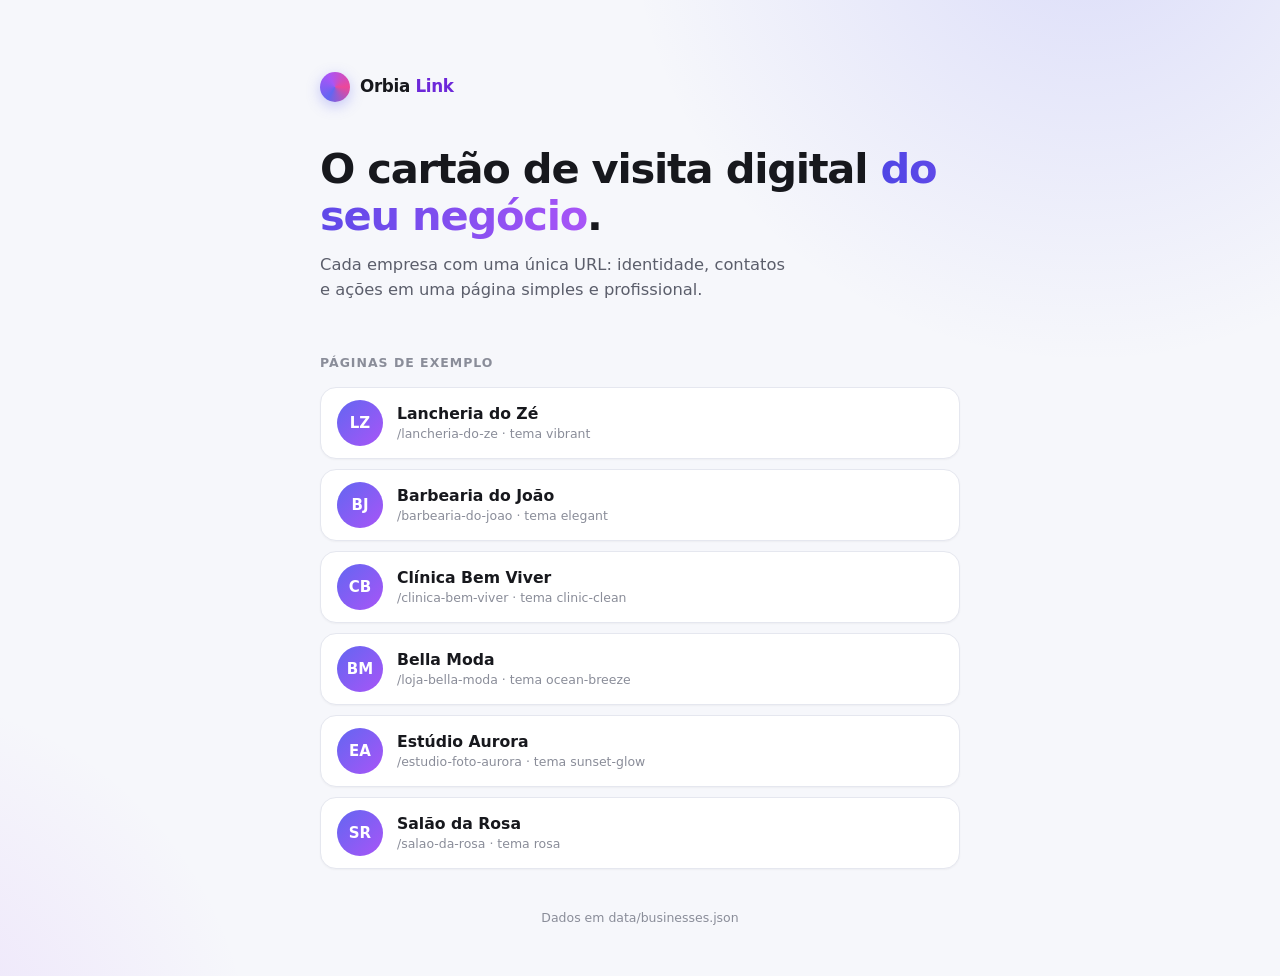
==== commit 326e9eb1: "ajueste em themes" ====
--- a/index.html
+++ b/index.html
@@ -15,6 +15,8 @@
     <link rel="stylesheet" href="css/base.css" />
     <link rel="stylesheet" href="css/themes.css" />
     <link rel="stylesheet" href="css/menu.css" />
+    <link rel="stylesheet" href="css/promotions.css" />
+    <link rel="stylesheet" href="css/appearance.css" />
   </head>
   <body>
     <div id="app"></div>
@@ -25,5 +27,6 @@
     </noscript>
     <script src="js/app.js"></script>
     <script src="js/menu.js"></script>
+    <script src="js/promotions.js"></script>
   </body>
 </html>
--- a/css/base.css
+++ b/css/base.css
@@ -20,6 +20,13 @@
   --text-1: #f4f6fb;
   --text-2: rgba(244, 246, 251, 0.66);
   --accent: #6366f1;
+  /* Tokens derivados da cor principal (--accent). A camada de
+     personalização (css/appearance.css + js/app.js) sobrescreve estes
+     valores com base na cor escolhida pelo negócio; aqui ficam os
+     fallbacks que preservam o visual atual quando não há personalização. */
+  --accent-hover: #4f46e5;
+  --accent-soft: rgba(99, 102, 241, 0.13);
+  --accent-contrast: #ffffff;
   --mono-bg: linear-gradient(135deg, #6366f1, #a855f7);
   --btn-bg: rgba(255, 255, 255, 0.09);
   --btn-bg-hover: rgba(255, 255, 255, 0.16);
@@ -138,7 +145,7 @@
   align-items: center;
   justify-content: center;
   background: var(--mono-bg);
-  color: #fff;
+  color: var(--accent-contrast);
   font-weight: 700;
   font-size: 34px;
   letter-spacing: 0.02em;
@@ -344,8 +351,8 @@
   display: flex;
   align-items: center;
   justify-content: center;
-  background: linear-gradient(135deg, #6366f1, #a855f7);
-  color: #fff;
+  background: var(--mono-bg);
+  color: var(--accent-contrast);
   font-weight: 700;
   font-size: 15px;
 }
--- a/css/themes.css
+++ b/css/themes.css
@@ -9,7 +9,7 @@
      2. Use esse mesmo nome em data/businesses.json -> appearance.theme.
 
    Temas disponíveis: dark-modern, clinic-clean, midnight-purple,
-   ocean-breeze, sunset-glow, rosa
+   ocean-breeze, sunset-glow, rosa, vibrant, elegant
    ========================================================================== */
 
 /* ---------- dark-modern ---------- */
@@ -147,6 +147,62 @@
   --glow-b: rgba(192, 132, 252, 0.35);
 }
 
+/* ---------- vibrant (escuro, enérgico, botões pill) ---------- */
+[data-theme="vibrant"] {
+  --font: "Segoe UI", system-ui, -apple-system, "Helvetica Neue", Arial, sans-serif;
+
+  --bg: linear-gradient(160deg, #16100e 0%, #241310 45%, #1a0f14 100%);
+  --surface: rgba(255, 255, 255, 0.06);
+  --surface-border: rgba(255, 255, 255, 0.14);
+  --panel: rgba(26, 16, 15, 0.94);
+  --blur: 18px;
+  --radius: 24px;
+  --card-shadow: 0 24px 60px rgba(0, 0, 0, 0.5);
+
+  --text-1: #fff7f5;
+  --text-2: rgba(255, 247, 245, 0.66);
+  --accent: #ff5d5d;
+  --mono-bg: linear-gradient(135deg, #ff5d5d, #f43f5e);
+
+  --btn-bg: rgba(255, 255, 255, 0.09);
+  --btn-bg-hover: rgba(255, 255, 255, 0.17);
+  --btn-color: #fff7f5;
+  --btn-border: rgba(255, 255, 255, 0.14);
+  --btn-radius: 999px;
+
+  --glow-a: rgba(255, 77, 77, 0.4);
+  --glow-b: rgba(249, 115, 22, 0.26);
+}
+
+/* ---------- elegant (claro, refinado, bordas finas) ---------- */
+[data-theme="elegant"] {
+  --font: "Segoe UI", system-ui, -apple-system, "Helvetica Neue", Arial, sans-serif;
+
+  --bg: linear-gradient(165deg, #f6f4ef 0%, #efece4 55%, #e7e2d8 100%);
+  --surface: rgba(255, 255, 255, 0.78);
+  --surface-border: rgba(30, 41, 59, 0.1);
+  --panel: rgba(255, 255, 255, 0.93);
+  --blur: 14px;
+  --radius: 20px;
+  --card-shadow: 0 18px 44px rgba(30, 41, 59, 0.12);
+
+  --text-1: #1e293b;
+  --text-2: #64748b;
+  --accent: #1e40af;
+  --mono-bg: linear-gradient(135deg, #1d4ed8, #1e40af);
+
+  --btn-bg: #ffffff;
+  --btn-bg-hover: #f1efe9;
+  --btn-color: #1e293b;
+  --btn-border: rgba(30, 41, 59, 0.14);
+  --btn-radius: 12px;
+
+  --glow-a: rgba(30, 64, 175, 0.16);
+  --glow-b: rgba(51, 65, 85, 0.08);
+
+  color-scheme: light;
+}
+
 /* ---------- rosa ---------- */
 [data-theme="rosa"] {
   --font: "Segoe UI", system-ui, -apple-system, "Helvetica Neue", Arial, sans-serif;
--- a/css/menu.css
+++ b/css/menu.css
@@ -99,7 +99,7 @@
   align-items: center;
   justify-content: center;
   background: var(--mono-bg);
-  color: #fff;
+  color: var(--accent-contrast);
   font-weight: 700;
   font-size: 13px;
 }
@@ -160,8 +160,12 @@
 
 .m-cat.is-active {
   background: var(--mono-bg);
-  color: #fff;
+  color: var(--accent-contrast);
   border-color: transparent;
+}
+
+.m-cat.is-active:hover {
+  filter: brightness(1.08);
 }
 
 /* ---------- Área rolável do cardápio ---------- */
@@ -262,7 +266,7 @@
   border: none;
   border-radius: 50%;
   background: var(--mono-bg);
-  color: #fff;
+  color: var(--accent-contrast);
   font-size: 1.5rem;
   font-weight: 500;
   line-height: 1;
@@ -317,7 +321,7 @@
 
 .m-btn--primary {
   background: var(--mono-bg);
-  color: #fff;
+  color: var(--accent-contrast);
   box-shadow: 0 8px 22px rgba(0, 0, 0, 0.2);
 }
 
@@ -716,6 +720,10 @@
 
 .m-opt__inp:checked ~ .m-opt__box {
   border-color: var(--accent);
+}
+
+.m-opt:hover .m-opt__inp:checked ~ .m-opt__box {
+  border-color: var(--accent-hover);
 }
 
 .m-opt__inp:checked ~ .m-opt__box::after {
@@ -819,7 +827,11 @@
 
 .m-pick.is-on {
   border-color: var(--accent);
-  background: color-mix(in srgb, var(--accent) 12%, transparent);
+  background: var(--accent-soft);
+}
+
+.m-pick.is-on:hover {
+  border-color: var(--accent-hover);
 }
 
 .m-pick__radio {
@@ -990,7 +1002,7 @@
 
 .action--cta {
   background: var(--mono-bg);
-  color: #fff;
+  color: var(--accent-contrast);
   border-color: transparent;
   box-shadow: 0 10px 26px rgba(0, 0, 0, 0.22);
   cursor: pointer;
--- a/css/promotions.css
+++ b/css/promotions.css
@@ -0,0 +1,169 @@
+/* ==========================================================================
+   Orbia Link — css/promotions.css
+   Vitrine de ofertas (Etapa 4) — seção na página principal do negócio.
+
+   Esta folha NÃO define cores próprias: consome as variáveis dos temas
+   (--surface, --surface-border, --text-1/2, --accent, --mono-bg, --panel)
+   de css/themes.css / fallback do base.css.
+
+   A promoção em destaque (featured + imagem própria) usa o banner abaixo.
+   As demais promoções REUTILIZAM o card horizontal do cardápio
+   (.m-prod, definido em css/menu.css) — apenas acrescentam o conceito
+   de preço original cortado + preço promocional (.m-old-price / .m-new-price).
+   ========================================================================== */
+
+/* ---------- Seção ---------- */
+
+.promo {
+  margin-top: 28px;
+  text-align: left;
+}
+
+/* quando a vitrine vem antes dos links secundários */
+.promo + .actions {
+  margin-top: 24px;
+}
+
+.promo__title {
+  display: flex;
+  align-items: center;
+  gap: 8px;
+  margin: 0 0 12px;
+  padding: 0 2px;
+  font-size: 0.78rem;
+  font-weight: 800;
+  text-transform: uppercase;
+  letter-spacing: 0.1em;
+  color: var(--text-1);
+}
+
+.promo__sub {
+  margin: 20px 0 10px;
+  padding: 0 2px;
+  font-size: 0.84rem;
+  font-weight: 700;
+  color: var(--text-2);
+}
+
+/* ---------- Preços: original cortado + promocional ---------- */
+
+.m-old-price {
+  margin-right: 7px;
+  color: var(--text-2);
+  font-size: 0.76rem;
+  font-weight: 600;
+  text-decoration: line-through;
+  opacity: 0.85;
+}
+
+.m-new-price {
+  color: var(--accent);
+  font-weight: 800;
+}
+
+/* ---------- Promoção em destaque (featured + imagem própria) ---------- */
+
+.promo-feat {
+  width: 100%;
+  display: flex;
+  flex-direction: column;
+  align-items: stretch;
+  padding: 0;
+  margin: 0;
+  background: var(--surface);
+  border: 1px solid var(--surface-border);
+  border-radius: 20px;
+  overflow: hidden;
+  text-align: left;
+  color: var(--text-1);
+  font: inherit;
+  cursor: pointer;
+  box-shadow: 0 16px 44px rgba(0, 0, 0, 0.2);
+  backdrop-filter: blur(6px);
+  -webkit-backdrop-filter: blur(6px);
+  transition: transform 0.18s ease, filter 0.18s ease, box-shadow 0.18s ease;
+  touch-action: manipulation;
+}
+
+.promo-feat:hover {
+  transform: translateY(-2px);
+  filter: brightness(1.04);
+  box-shadow: 0 20px 52px rgba(0, 0, 0, 0.26);
+}
+
+.promo-feat:active {
+  transform: translateY(0);
+}
+
+.promo-feat:focus-visible {
+  outline: 2px solid var(--accent);
+  outline-offset: 2px;
+}
+
+.promo-feat__img {
+  width: 100%;
+  height: 200px;
+  object-fit: cover;
+  flex: none;
+}
+
+.promo-feat__body {
+  display: flex;
+  flex-direction: column;
+  align-items: stretch;
+  padding: 16px 18px 18px;
+}
+
+.promo-feat__title {
+  font-size: 1.18rem;
+  font-weight: 800;
+  letter-spacing: -0.01em;
+  line-height: 1.3;
+}
+
+.promo-feat__desc {
+  margin-top: 4px;
+  color: var(--text-2);
+  font-size: 0.86rem;
+  line-height: 1.5;
+}
+
+.promo-feat__prices {
+  display: flex;
+  align-items: baseline;
+  gap: 4px;
+  margin-top: 10px;
+}
+
+.promo-feat__price {
+  font-size: 1.4rem;
+  font-weight: 800;
+  color: var(--accent);
+  letter-spacing: -0.01em;
+}
+
+.promo-feat__cta {
+  display: inline-flex;
+  align-items: center;
+  justify-content: center;
+  gap: 8px;
+  width: 100%;
+  margin-top: 14px;
+  min-height: 48px;
+  padding: 13px 20px;
+  border-radius: 999px;
+  background: var(--mono-bg);
+  color: var(--accent-contrast);
+  font-weight: 700;
+  font-size: 0.92rem;
+  letter-spacing: 0.02em;
+  box-shadow: 0 10px 26px rgba(0, 0, 0, 0.22);
+}
+
+/* ---------- Responsivo (banner maior em telas largas) ---------- */
+
+@media (min-width: 640px) {
+  .promo-feat__img {
+    height: 240px;
+  }
+}
--- a/css/appearance.css
+++ b/css/appearance.css
@@ -0,0 +1,22 @@
+/* ==========================================================================
+   Orbia Link — css/appearance.css
+   Camada de personalização visual (Etapa 5): Tema + Cor + Fundo.
+
+   O js/app.js injeta, no <html>, os tokens derivados da cor principal do
+   negócio (--accent, --accent-hover, --accent-soft, --accent-contrast,
+   --mono-bg) e, quando o negócio usa fundo do tipo "pattern", define
+   --pattern-img (data URI do padrão) e o atributo data-bg="pattern".
+
+   Esta folha NÃO tem cores próprias: apenas aplica a textura do padrão por
+   cima do fundo do tema, mantendo o conteúdo como foco (padrão discreto,
+   leve e repetitivo). Deve ser carregada DEPOIS de base.css/menu.css para
+   vencer os shorthands de background dessas folhas.
+   ========================================================================== */
+
+/* fundo com padrão repetitivo discreto (página do negócio e cardápio) */
+html[data-bg="pattern"] .page,
+html[data-bg="pattern"] .m-app {
+  background-image: var(--pattern-img);
+  background-size: 200px 200px;
+  background-repeat: repeat;
+}
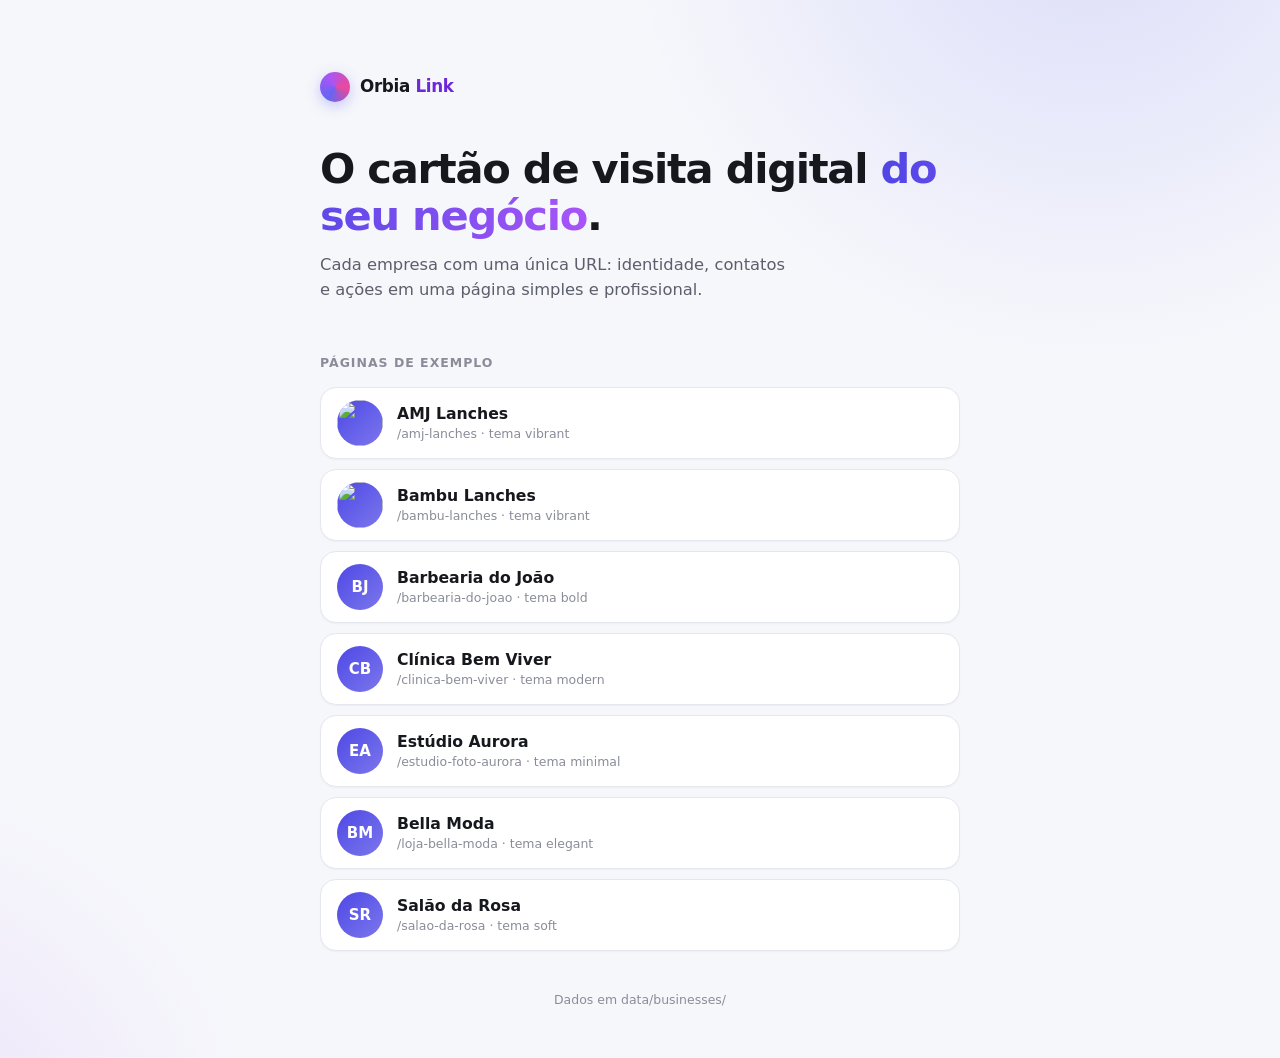
==== commit afe6e9f3: "Desempenho" ====
--- a/index.html
+++ b/index.html
@@ -25,8 +25,8 @@
         O Orbia Link precisa de JavaScript para carregar a página.
       </p>
     </noscript>
-    <script src="js/app.js"></script>
-    <script src="js/menu.js"></script>
-    <script src="js/promotions.js"></script>
+    <script src="js/app.js" defer></script>
+    <script src="js/menu.js" defer></script>
+    <script src="js/promotions.js" defer></script>
   </body>
 </html>
--- a/css/base.css
+++ b/css/base.css
@@ -1,42 +1,31 @@
 /* ==========================================================================
    Orbia Link — css/base.css
    Estrutura única da página de negócio (cartão de visita digital).
-   Os temas NÃO alteram esta estrutura — apenas definem variáveis em
-   css/themes.css que são consumidas aqui.
+
+   Esta folha NÃO decide estilo: consome o CONTRATO DE TOKENS definido em
+   css/themes.css (linguagem visual do tema) e as cores de identidade do
+   negócio (--accent e derivados), que têm aqui apenas um fallback neutro
+   e são sobrescritas pelo js/app.js a partir de appearance.accent.
+
+   A estrutura nunca muda quando um tema novo é criado.
    ========================================================================== */
 
-/* ---------- Variáveis globais / fallback (tema padrão neutro) ---------- */
+/* ---------- Identidade: fallback neutro da cor principal ----------
+   A cor da marca é do NEGÓCIO, não do tema. Sem appearance.accent no
+   JSON, estes valores neutros entram em cena; com accent, o js/app.js
+   injeta --accent, --accent-hover, --accent-soft, --accent-contrast e
+   --mono-bg derivados da cor escolhida (com contraste calculado). */
 :root {
-  --font: "Segoe UI", system-ui, -apple-system, "Helvetica Neue", Arial, sans-serif;
-
-  /* Tokens consumidos por qualquer tema (fallback neutro escuro) */
-  --bg: #0f1117;
-  --surface: transparent;
-  --surface-border: transparent;
-  --panel: rgba(24, 25, 34, 0.92);
-  --blur: 0px;
-  --radius: 24px;
-  --card-shadow: none;
-  --text-1: #f4f6fb;
-  --text-2: rgba(244, 246, 251, 0.66);
-  --accent: #6366f1;
-  /* Tokens derivados da cor principal (--accent). A camada de
-     personalização (css/appearance.css + js/app.js) sobrescreve estes
-     valores com base na cor escolhida pelo negócio; aqui ficam os
-     fallbacks que preservam o visual atual quando não há personalização. */
-  --accent-hover: #4f46e5;
-  --accent-soft: rgba(99, 102, 241, 0.13);
+  --accent: #4f46e5;
+  --accent-hover: color-mix(in srgb, var(--accent) 87%, #000000);
+  --accent-soft: color-mix(in srgb, var(--accent) 14%, transparent);
   --accent-contrast: #ffffff;
-  --mono-bg: linear-gradient(135deg, #6366f1, #a855f7);
-  --btn-bg: rgba(255, 255, 255, 0.09);
-  --btn-bg-hover: rgba(255, 255, 255, 0.16);
-  --btn-color: #f4f6fb;
-  --btn-border: rgba(255, 255, 255, 0.14);
-  --btn-radius: 14px;
-  --glow-a: transparent;
-  --glow-b: transparent;
-
-  color-scheme: dark;
+  --mono-bg: linear-gradient(
+    135deg,
+    var(--accent),
+    color-mix(in srgb, var(--accent) 74%, #ffffff)
+  );
+  --pattern-img: none;
 }
 
 /* ---------- Reset ---------- */
@@ -53,7 +42,8 @@
 body {
   margin: 0;
   min-height: 100svh;
-  font-family: var(--font);
+  font-family: var(--font-body);
+  font-weight: var(--weight-body);
   line-height: 1.5;
   -webkit-font-smoothing: antialiased;
 }
@@ -89,7 +79,8 @@
   overflow: hidden;
 }
 
-/* brilhos decorativos — cores controladas pelo tema */
+/* brilhos decorativos — o tema decide se existem e quanto; a cor vem
+   da identidade (var(--accent)) quando o tema os tinge */
 .page::before,
 .page::after {
   content: "";
@@ -120,24 +111,24 @@
   z-index: 1;
   width: min(100%, 460px);
   background: var(--surface);
-  border: 1px solid var(--surface-border);
-  border-radius: var(--radius);
+  border: var(--border-width) var(--border-style) var(--surface-border);
+  border-radius: var(--radius-lg);
   box-shadow: var(--card-shadow);
   backdrop-filter: blur(var(--blur));
   -webkit-backdrop-filter: blur(var(--blur));
-  padding: clamp(32px, 8vw, 56px) clamp(20px, 6vw, 44px) 24px;
+  padding: var(--spacing-content);
   text-align: center;
 }
 
 /* avatar */
 .avatar {
-  width: 96px;
-  height: 96px;
+  width: var(--avatar-size);
+  height: var(--avatar-size);
   border-radius: 50%;
   object-fit: cover;
   margin: 0 auto 18px;
   display: block;
-  box-shadow: 0 0 0 3px var(--surface-border), 0 12px 32px rgba(0, 0, 0, 0.25);
+  box-shadow: 0 0 0 3px var(--surface-border), var(--shadow-card);
 }
 
 .avatar--mono {
@@ -146,16 +137,18 @@
   justify-content: center;
   background: var(--mono-bg);
   color: var(--accent-contrast);
-  font-weight: 700;
+  font-family: var(--font-display);
+  font-weight: var(--weight-display);
   font-size: 34px;
   letter-spacing: 0.02em;
 }
 
 /* identidade do negócio */
 .biz-name {
-  font-size: clamp(1.45rem, 5vw, 1.9rem);
-  font-weight: 800;
-  letter-spacing: -0.02em;
+  font-family: var(--font-display);
+  font-size: var(--fs-display);
+  font-weight: var(--weight-display);
+  letter-spacing: var(--tracking-display);
   line-height: 1.2;
 }
 
@@ -163,37 +156,45 @@
   margin: 10px auto 0;
   max-width: 34ch;
   color: var(--text-2);
-  font-size: 0.95rem;
+  font-size: var(--fs-body);
   line-height: 1.55;
 }
 
-/* ações / links */
+/* ações / links — formato, altura e peso vêm do tema;
+   a cor do CTA principal (ação--cta) vem da identidade */
 .actions {
-  margin-top: 28px;
+  margin-top: var(--spacing-section);
   display: flex;
   flex-direction: column;
+  gap: var(--gap);
+}
+
+.action {
+  display: flex;
+  align-items: center;
+  justify-content: center;
   gap: 10px;
-}
-
-.action {
-  display: flex;
-  align-items: center;
-  justify-content: center;
-  gap: 10px;
-  padding: 15px 18px;
+  min-height: var(--button-height);
+  padding: var(--button-padding);
   background: var(--btn-bg);
   color: var(--btn-color);
-  border: 1px solid var(--btn-border);
-  border-radius: var(--btn-radius);
-  font-weight: 600;
-  font-size: 0.95rem;
+  border: var(--border-width) var(--border-style) var(--btn-border);
+  border-radius: var(--button-radius);
+  font-family: inherit;
+  font-size: var(--fs-body);
+  font-weight: var(--button-weight);
+  letter-spacing: var(--button-tracking);
+  text-transform: var(--button-transform);
   text-decoration: none;
-  transition: background 0.18s ease, transform 0.18s ease, box-shadow 0.18s ease;
+  transition: background var(--transition-fast) var(--ease),
+    border-color var(--transition-fast) var(--ease),
+    transform var(--transition-fast) var(--ease),
+    box-shadow var(--transition-normal) var(--ease);
 }
 
 .action:hover {
   background: var(--btn-bg-hover);
-  transform: translateY(-1px);
+  transform: var(--hover-transform);
 }
 
 .action:active {
@@ -216,7 +217,7 @@
 /* rodapé da página */
 .powered {
   margin-top: 22px;
-  font-size: 0.72rem;
+  font-size: var(--fs-small);
   color: var(--text-2);
 }
 
@@ -226,7 +227,7 @@
   display: inline-flex;
   align-items: center;
   gap: 6px;
-  transition: color 0.15s ease;
+  transition: color var(--transition-fast) var(--ease);
 }
 
 .home-link:hover {
@@ -241,7 +242,8 @@
   display: inline-block;
 }
 
-/* ---------- Home / diretório (raiz "/") ---------- */
+/* ---------- Home / diretório (raiz "/") ----------
+   Página da PLATAFORMA Orbia: não recebe tema de negócio. */
 
 .home {
   min-height: 100svh;
@@ -467,7 +469,8 @@
   }
 
   .action {
-    padding: 14px 12px;
+    padding-left: 12px;
+    padding-right: 12px;
   }
 }
 
--- a/css/themes.css
+++ b/css/themes.css
@@ -1,231 +1,530 @@
 /* ==========================================================================
    Orbia Link — css/themes.css
-   Temas visuais. Cada tema é APENAS um conjunto de variáveis CSS.
-   A estrutura da página é única (css/base.css) e nunca precisa mudar
-   quando um tema novo é criado.
-
-   Para adicionar um novo tema:
-     1. Copie um bloco [data-theme="..."] abaixo e troque o nome/cores.
-     2. Use esse mesmo nome em data/businesses.json -> appearance.theme.
-
-   Temas disponíveis: dark-modern, clinic-clean, midnight-purple,
-   ocean-breeze, sunset-glow, rosa, vibrant, elegant
-   ========================================================================== */
-
-/* ---------- dark-modern ---------- */
-[data-theme="dark-modern"] {
-  --font: "Segoe UI", system-ui, -apple-system, "Helvetica Neue", Arial, sans-serif;
-
-  --bg: linear-gradient(160deg, #0f0f0f 0%, #14142b 55%, #111a33 100%);
-  --surface: rgba(255, 255, 255, 0.05);
-  --surface-border: rgba(255, 255, 255, 0.1);
-  --panel: rgba(22, 23, 31, 0.94);
-  --blur: 18px;
-  --radius: 26px;
-  --card-shadow: 0 24px 60px rgba(0, 0, 0, 0.45);
-
-  --text-1: #f5f6fa;
-  --text-2: rgba(245, 246, 250, 0.66);
-  --accent: #818cf8;
-  --mono-bg: linear-gradient(135deg, #6366f1, #a855f7);
-
-  --btn-bg: rgba(255, 255, 255, 0.09);
-  --btn-bg-hover: rgba(255, 255, 255, 0.17);
-  --btn-color: #f5f6fa;
-  --btn-border: rgba(255, 255, 255, 0.12);
-  --btn-radius: 16px;
-
-  --glow-a: rgba(99, 102, 241, 0.35);
-  --glow-b: rgba(14, 165, 233, 0.22);
+   SISTEMA DE TEMAS v2 — linguagem visual, não cor.
+
+   FILOSOFIA
+   --------
+   TEMA  = linguagem visual e estrutural da interface (design system):
+           tipografia, escala, pesos, espaçamento, densidade, raios,
+           bordas, sombras, formato/altura/peso dos botões, movimento,
+           atmosfera (claro/escuro) e textura das superfícies.
+   IDENTIDADE = propriedade do NEGÓCIO e vive fora daqui: a cor principal
+           (--accent e derivados) é injetada em <html> pelo js/app.js a
+           partir de appearance.accent no JSON, e o fundo/padrão é a camada
+           css/appearance.css. Nenhum tema define cor de marca.
+
+   A ponte entre os dois mundos: temas podem TINGIR elementos estruturais
+   com a cor do negócio via color-mix(in srgb, var(--accent) X%, ...).
+   O tema decide ONDE e QUANTO a cor aparece; a identidade decide QUAL é
+   a cor. Trocar --accent troca a identidade em qualquer tema sem mudar
+   a estrutura.
+
+   CONTRATO DE TOKENS (todo tema define todos; :root = modern = fallback)
+   --------
+   Atmosfera:  --bg --surface --surface-border --panel --blur --scrim
+               --text-1 --text-2 --glow-a --glow-b  (+ color-scheme)
+   Tipografia: --font-body --font-display
+               --weight-body --weight-strong --weight-heading --weight-display
+               --tracking-display --tracking-heading --tracking-caps
+               --heading-transform
+               --fs-display --fs-h2 --fs-body --fs-small --fs-price --fs-price-lg
+   Forma:      --radius-sm --radius-md --radius-lg --radius-pill --radius-button
+               --border-width --border-style
+   Elevação:   --card-shadow --shadow-card --shadow-hover --shadow-float
+               --shadow-sheet --shadow-button
+   Botões:     --button-height --button-height-sm --button-padding
+               --button-radius --button-weight --button-transform
+               --button-tracking
+               --btn-bg --btn-bg-hover --btn-color --btn-border (botões 2rios)
+   Espaço:     --spacing-content --spacing-section --spacing-card --gap
+               --chip-pad --control-size --avatar-size
+   Movimento:  --transition-fast --transition-normal --ease --hover-transform
+
+   Para criar um tema novo: copie um bloco [data-theme="..."] completo,
+   troque o nome e ajuste os tokens — a estrutura (css/base.css) nunca muda.
+   ========================================================================== */
+
+/* ==========================================================================
+   MODERN — padrão do Orbia (também é o fallback de :root).
+   Contemporâneo, equilibrado e profissional: superfícies claras, cartões
+   brancos com sombra suave, arredondamento médio, botões sólidos de altura
+   confortável, hierarquia limpa. Funciona para qualquer segmento.
+   ========================================================================== */
+:root,
+[data-theme="modern"] {
+  color-scheme: light;
+
+  /* atmosfera */
+  --bg: linear-gradient(180deg, #f7f8fa 0%, #eef0f4 100%);
+  --surface: #ffffff;
+  --surface-border: #e5e7ee;
+  --panel: rgba(255, 255, 255, 0.97);
+  --blur: 0px;
+  --scrim: rgba(15, 18, 28, 0.45);
+  --text-1: #171923;
+  --text-2: #5d6470;
+  --glow-a: transparent;
+  --glow-b: transparent;
+
+  /* tipografia */
+  --font-body: "Segoe UI", system-ui, -apple-system, Roboto, "Helvetica Neue", Arial, sans-serif;
+  --font-display: var(--font-body);
+  --weight-body: 400;
+  --weight-strong: 600;
+  --weight-heading: 700;
+  --weight-display: 800;
+  --tracking-display: -0.02em;
+  --tracking-heading: -0.01em;
+  --tracking-caps: 0.08em;
+  --heading-transform: none;
+  --fs-display: clamp(1.5rem, 5vw, 1.9rem);
+  --fs-h2: 1.12rem;
+  --fs-body: 0.95rem;
+  --fs-small: 0.78rem;
+  --fs-price: 1rem;
+  --fs-price-lg: 1.4rem;
+
+  /* forma */
+  --radius-sm: 10px;
+  --radius-md: 14px;
+  --radius-lg: 20px;
+  --radius-pill: 999px;
+  --radius-button: 12px;
+  --border-width: 1px;
+  --border-style: solid;
+
+  /* elevação */
+  --card-shadow: 0 18px 44px rgba(18, 22, 33, 0.1);
+  --shadow-card: 0 4px 14px rgba(18, 22, 33, 0.06);
+  --shadow-hover: 0 12px 28px rgba(18, 22, 33, 0.1);
+  --shadow-float: 0 18px 44px rgba(10, 12, 20, 0.22);
+  --shadow-sheet: 0 -16px 50px rgba(10, 12, 20, 0.22);
+  --shadow-button: 0 8px 20px color-mix(in srgb, var(--accent) 30%, transparent);
+
+  /* botões */
+  --button-height: 52px;
+  --button-height-sm: 38px;
+  --button-padding: 12px 20px;
+  --button-radius: var(--radius-button);
+  --button-weight: 600;
+  --button-transform: none;
+  --button-tracking: 0.01em;
+  --btn-bg: #ffffff;
+  --btn-bg-hover: #f3f4f8;
+  --btn-color: var(--text-1);
+  --btn-border: #e2e4ec;
+
+  /* espaço / densidade */
+  --spacing-content: clamp(32px, 8vw, 56px) clamp(20px, 6vw, 44px) 24px;
+  --spacing-section: 28px;
+  --spacing-card: 13px 14px;
+  --gap: 10px;
+  --chip-pad: 9px 15px;
+  --control-size: 40px;
+  --avatar-size: 96px;
+
+  /* movimento */
+  --transition-fast: 0.15s;
+  --transition-normal: 0.2s;
+  --ease: cubic-bezier(0.2, 0.6, 0.3, 1);
+  --hover-transform: translateY(-1px);
 }
 
-/* ---------- clinic-clean ---------- */
-[data-theme="clinic-clean"] {
-  --font: "Segoe UI", system-ui, -apple-system, "Helvetica Neue", Arial, sans-serif;
-
-  --bg: linear-gradient(165deg, #ecf7ee 0%, #d9eedd 60%, #c2e4cb 100%);
-  --surface: rgba(255, 255, 255, 0.85);
-  --surface-border: rgba(255, 255, 255, 0.9);
-  --panel: rgba(255, 255, 255, 0.94);
-  --blur: 14px;
-  --radius: 28px;
-  --card-shadow: 0 18px 50px rgba(20, 83, 45, 0.14);
-
-  --text-1: #123f26;
-  --text-2: #3e6b4e;
-  --accent: #1e7a45;
-  --mono-bg: linear-gradient(135deg, #3aa968, #1e7a45);
-
-  --btn-bg: #227a45;
-  --btn-bg-hover: #1a6137;
-  --btn-color: #ffffff;
-  --btn-border: transparent;
-  --btn-radius: 999px;
-
-  --glow-a: rgba(255, 255, 255, 0.8);
-  --glow-b: rgba(58, 169, 104, 0.28);
-}
-
-/* ---------- midnight-purple ---------- */
-[data-theme="midnight-purple"] {
-  --font: "Segoe UI", system-ui, -apple-system, "Helvetica Neue", Arial, sans-serif;
-
-  --bg: linear-gradient(165deg, #0e0a1c 0%, #1b1244 55%, #10182f 100%);
-  --surface: rgba(22, 16, 48, 0.6);
-  --surface-border: rgba(129, 140, 248, 0.24);
-  --panel: rgba(24, 18, 46, 0.95);
-  --blur: 20px;
-  --radius: 26px;
-  --card-shadow: 0 24px 70px rgba(0, 0, 0, 0.55);
-
-  --text-1: #eeeafc;
-  --text-2: rgba(238, 234, 252, 0.62);
-  --accent: #a5b4fc;
-  --mono-bg: linear-gradient(135deg, #818cf8, #8b5cf6);
-
-  --btn-bg: linear-gradient(135deg, #6d5df6, #5a46e8);
-  --btn-bg-hover: linear-gradient(135deg, #8273ff, #6d5df6);
-  --btn-color: #ffffff;
-  --btn-border: rgba(255, 255, 255, 0.12);
-  --btn-radius: 14px;
-
-  --glow-a: rgba(129, 140, 248, 0.4);
-  --glow-b: rgba(139, 92, 246, 0.3);
-}
-
-/* ---------- ocean-breeze ---------- */
-[data-theme="ocean-breeze"] {
-  --font: "Segoe UI", system-ui, -apple-system, "Helvetica Neue", Arial, sans-serif;
-
-  --bg: linear-gradient(165deg, #e7f5fe 0%, #cdeafb 55%, #9edcf9 100%);
-  --surface: rgba(255, 255, 255, 0.8);
-  --surface-border: rgba(255, 255, 255, 0.95);
-  --panel: rgba(255, 255, 255, 0.94);
-  --blur: 16px;
-  --radius: 30px;
-  --card-shadow: 0 20px 55px rgba(12, 74, 110, 0.16);
-
-  --text-1: #0b3a55;
-  --text-2: #2f6d90;
-  --accent: #0284c7;
-  --mono-bg: linear-gradient(135deg, #22b3f0, #0284c7);
-
-  --btn-bg: linear-gradient(135deg, #14a9e0, #0284c7);
-  --btn-bg-hover: linear-gradient(135deg, #3cb9e8, #14a9e0);
-  --btn-color: #ffffff;
-  --btn-border: transparent;
-  --btn-radius: 999px;
-
-  --glow-a: rgba(255, 255, 255, 0.9);
-  --glow-b: rgba(2, 132, 199, 0.25);
-}
-
-/* ---------- sunset-glow ---------- */
-[data-theme="sunset-glow"] {
-  --font: "Segoe UI", system-ui, -apple-system, "Helvetica Neue", Arial, sans-serif;
-
-  --bg: linear-gradient(165deg, #1c0b2c 0%, #3c1a52 45%, #7a2d6e 80%, #b1455f 100%);
-  --surface: rgba(28, 11, 44, 0.55);
-  --surface-border: rgba(255, 255, 255, 0.16);
-  --panel: rgba(34, 14, 46, 0.95);
-  --blur: 20px;
-  --radius: 28px;
-  --card-shadow: 0 24px 70px rgba(0, 0, 0, 0.5);
-
-  --text-1: #fdf4ff;
-  --text-2: rgba(253, 244, 255, 0.66);
-  --accent: #f0abfc;
-  --mono-bg: linear-gradient(135deg, #f472b6, #c084fc);
-
-  --btn-bg: linear-gradient(135deg, #fd6fa9, #c05299);
-  --btn-bg-hover: linear-gradient(135deg, #ff8fbd, #d968ad);
-  --btn-color: #ffffff;
-  --btn-border: rgba(255, 255, 255, 0.16);
-  --btn-radius: 18px;
-
-  --glow-a: rgba(244, 114, 182, 0.4);
-  --glow-b: rgba(192, 132, 252, 0.35);
-}
-
-/* ---------- vibrant (escuro, enérgico, botões pill) ---------- */
+/* ==========================================================================
+   VIBRANT — enérgico e comercial.
+   Atmosfera escura para a cor da marca brilhar: cartões translúcidos com
+   blur, botões pill altos e substanciais, títulos grandes e pesados,
+   preços em destaque máximo, brilhos (glow) tingidos pela cor do negócio.
+   Ideal para comida, festas, energia.
+   ========================================================================== */
 [data-theme="vibrant"] {
-  --font: "Segoe UI", system-ui, -apple-system, "Helvetica Neue", Arial, sans-serif;
-
-  --bg: linear-gradient(160deg, #16100e 0%, #241310 45%, #1a0f14 100%);
+  color-scheme: dark;
+
+  --bg: radial-gradient(120% 100% at 50% 0%, #241a33 0%, #171021 48%, #0e0a15 100%);
   --surface: rgba(255, 255, 255, 0.06);
   --surface-border: rgba(255, 255, 255, 0.14);
-  --panel: rgba(26, 16, 15, 0.94);
+  --panel: rgba(24, 18, 32, 0.96);
   --blur: 18px;
-  --radius: 24px;
+  --scrim: rgba(5, 3, 10, 0.6);
+  --text-1: #f8f5fd;
+  --text-2: rgba(248, 245, 253, 0.62);
+  --glow-a: color-mix(in srgb, var(--accent) 26%, transparent);
+  --glow-b: color-mix(in srgb, var(--accent) 13%, transparent);
+
+  --font-body: "Segoe UI", system-ui, -apple-system, Roboto, "Helvetica Neue", Arial, sans-serif;
+  --font-display: var(--font-body);
+  --weight-body: 400;
+  --weight-strong: 700;
+  --weight-heading: 800;
+  --weight-display: 900;
+  --tracking-display: -0.03em;
+  --tracking-heading: -0.015em;
+  --tracking-caps: 0.1em;
+  --heading-transform: none;
+  --fs-display: clamp(1.75rem, 6vw, 2.25rem);
+  --fs-h2: 1.22rem;
+  --fs-body: 0.98rem;
+  --fs-small: 0.78rem;
+  --fs-price: 1.08rem;
+  --fs-price-lg: 1.6rem;
+
+  --radius-sm: 12px;
+  --radius-md: 18px;
+  --radius-lg: 26px;
+  --radius-pill: 999px;
+  --radius-button: 999px;
+  --border-width: 1px;
+  --border-style: solid;
+
   --card-shadow: 0 24px 60px rgba(0, 0, 0, 0.5);
-
-  --text-1: #fff7f5;
-  --text-2: rgba(255, 247, 245, 0.66);
-  --accent: #ff5d5d;
-  --mono-bg: linear-gradient(135deg, #ff5d5d, #f43f5e);
-
-  --btn-bg: rgba(255, 255, 255, 0.09);
-  --btn-bg-hover: rgba(255, 255, 255, 0.17);
-  --btn-color: #fff7f5;
+  --shadow-card: 0 10px 30px rgba(0, 0, 0, 0.35);
+  --shadow-hover: 0 16px 40px rgba(0, 0, 0, 0.45);
+  --shadow-float: 0 14px 40px rgba(0, 0, 0, 0.4);
+  --shadow-sheet: 0 -16px 50px rgba(0, 0, 0, 0.5);
+  --shadow-button: 0 10px 24px color-mix(in srgb, var(--accent) 38%, transparent);
+
+  --button-height: 56px;
+  --button-height-sm: 40px;
+  --button-padding: 14px 22px;
+  --button-radius: var(--radius-button);
+  --button-weight: 800;
+  --button-transform: uppercase;
+  --button-tracking: 0.04em;
+  --btn-bg: rgba(255, 255, 255, 0.08);
+  --btn-bg-hover: rgba(255, 255, 255, 0.16);
+  --btn-color: var(--text-1);
   --btn-border: rgba(255, 255, 255, 0.14);
-  --btn-radius: 999px;
-
-  --glow-a: rgba(255, 77, 77, 0.4);
-  --glow-b: rgba(249, 115, 22, 0.26);
+
+  --spacing-content: clamp(36px, 9vw, 60px) clamp(22px, 6vw, 46px) 26px;
+  --spacing-section: 30px;
+  --spacing-card: 14px 16px;
+  --gap: 12px;
+  --chip-pad: 10px 18px;
+  --control-size: 44px;
+  --avatar-size: 104px;
+
+  --transition-fast: 0.18s;
+  --transition-normal: 0.22s;
+  --ease: cubic-bezier(0.3, 0.7, 0.3, 1);
+  --hover-transform: translateY(-2px);
 }
 
-/* ---------- elegant (claro, refinado, bordas finas) ---------- */
+/* ==========================================================================
+   ELEGANT — sofisticado e editorial.
+   Marfim quente, tipografia serifada nos títulos, pouco arredondamento,
+   bordas capilares, sombras quase invisíveis, muito espaço e botões
+   fantasma em caixa alta com amplo letter-spacing. Nada grita.
+   Ideal para moda, fotografia, serviços premium.
+   ========================================================================== */
 [data-theme="elegant"] {
-  --font: "Segoe UI", system-ui, -apple-system, "Helvetica Neue", Arial, sans-serif;
-
-  --bg: linear-gradient(165deg, #f6f4ef 0%, #efece4 55%, #e7e2d8 100%);
-  --surface: rgba(255, 255, 255, 0.78);
-  --surface-border: rgba(30, 41, 59, 0.1);
-  --panel: rgba(255, 255, 255, 0.93);
-  --blur: 14px;
-  --radius: 20px;
-  --card-shadow: 0 18px 44px rgba(30, 41, 59, 0.12);
-
-  --text-1: #1e293b;
-  --text-2: #64748b;
-  --accent: #1e40af;
-  --mono-bg: linear-gradient(135deg, #1d4ed8, #1e40af);
-
+  color-scheme: light;
+
+  --bg: linear-gradient(180deg, #faf8f2 0%, #f0ece2 100%);
+  --surface: rgba(255, 255, 255, 0.75);
+  --surface-border: rgba(46, 40, 28, 0.14);
+  --panel: rgba(255, 255, 255, 0.97);
+  --blur: 10px;
+  --scrim: rgba(38, 32, 22, 0.4);
+  --text-1: #2a241b;
+  --text-2: #7c7466;
+  --glow-a: transparent;
+  --glow-b: transparent;
+
+  --font-body: "Segoe UI", system-ui, -apple-system, Roboto, "Helvetica Neue", Arial, sans-serif;
+  --font-display: Georgia, "Times New Roman", "Noto Serif", serif;
+  --weight-body: 400;
+  --weight-strong: 600;
+  --weight-heading: 600;
+  --weight-display: 700;
+  --tracking-display: 0;
+  --tracking-heading: 0;
+  --tracking-caps: 0.14em;
+  --heading-transform: none;
+  --fs-display: clamp(1.65rem, 5vw, 2.05rem);
+  --fs-h2: 1.15rem;
+  --fs-body: 0.95rem;
+  --fs-small: 0.78rem;
+  --fs-price: 0.98rem;
+  --fs-price-lg: 1.35rem;
+
+  --radius-sm: 3px;
+  --radius-md: 6px;
+  --radius-lg: 10px;
+  --radius-pill: 2px;
+  --radius-button: 2px;
+  --border-width: 1px;
+  --border-style: solid;
+
+  --card-shadow: 0 20px 50px rgba(60, 50, 30, 0.08);
+  --shadow-card: 0 1px 2px rgba(60, 50, 30, 0.05);
+  --shadow-hover: 0 6px 18px rgba(60, 50, 30, 0.09);
+  --shadow-float: 0 16px 40px rgba(60, 50, 30, 0.16);
+  --shadow-sheet: 0 -12px 40px rgba(60, 50, 30, 0.16);
+  --shadow-button: none;
+
+  --button-height: 48px;
+  --button-height-sm: 34px;
+  --button-padding: 12px 20px;
+  --button-radius: var(--radius-button);
+  --button-weight: 600;
+  --button-transform: uppercase;
+  --button-tracking: 0.12em;
+  --btn-bg: transparent;
+  --btn-bg-hover: rgba(46, 40, 28, 0.06);
+  --btn-color: var(--text-1);
+  --btn-border: rgba(46, 40, 28, 0.28);
+
+  --spacing-content: clamp(38px, 9vw, 62px) clamp(22px, 6vw, 48px) 26px;
+  --spacing-section: 34px;
+  --spacing-card: 14px 16px;
+  --gap: 12px;
+  --chip-pad: 8px 14px;
+  --control-size: 38px;
+  --avatar-size: 88px;
+
+  --transition-fast: 0.12s;
+  --transition-normal: 0.18s;
+  --ease: ease;
+  --hover-transform: none;
+}
+
+/* ==========================================================================
+   MINIMAL — extremamente limpo.
+   Branco puro, superfícies planas sem sombra, bordas capilares discretas,
+   arredondamento pequeno, pesos tipográficos contidos e muito ar do
+   conteúdo. A cor da marca aparece com parcimônia: em textos, no
+   selecionado e no CTA — nunca em decoração.
+   ========================================================================== */
+[data-theme="minimal"] {
+  color-scheme: light;
+
+  --bg: #ffffff;
+  --surface: #ffffff;
+  --surface-border: #e4e4e8;
+  --panel: #ffffff;
+  --blur: 0px;
+  --scrim: rgba(20, 20, 24, 0.35);
+  --text-1: #141416;
+  --text-2: #6e6e76;
+  --glow-a: transparent;
+  --glow-b: transparent;
+
+  --font-body: system-ui, "Segoe UI", -apple-system, Roboto, Arial, sans-serif;
+  --font-display: var(--font-body);
+  --weight-body: 400;
+  --weight-strong: 500;
+  --weight-heading: 600;
+  --weight-display: 700;
+  --tracking-display: -0.02em;
+  --tracking-heading: -0.01em;
+  --tracking-caps: 0.1em;
+  --heading-transform: none;
+  --fs-display: clamp(1.45rem, 4.5vw, 1.8rem);
+  --fs-h2: 1.02rem;
+  --fs-body: 0.92rem;
+  --fs-small: 0.76rem;
+  --fs-price: 0.95rem;
+  --fs-price-lg: 1.3rem;
+
+  --radius-sm: 6px;
+  --radius-md: 10px;
+  --radius-lg: 14px;
+  --radius-pill: 8px;
+  --radius-button: 8px;
+  --border-width: 1px;
+  --border-style: solid;
+
+  --card-shadow: 0 16px 40px rgba(15, 15, 20, 0.06);
+  --shadow-card: none;
+  --shadow-hover: none;
+  --shadow-float: 0 12px 32px rgba(0, 0, 0, 0.12);
+  --shadow-sheet: 0 -10px 32px rgba(0, 0, 0, 0.1);
+  --shadow-button: none;
+
+  --button-height: 48px;
+  --button-height-sm: 34px;
+  --button-padding: 12px 18px;
+  --button-radius: var(--radius-button);
+  --button-weight: 500;
+  --button-transform: none;
+  --button-tracking: 0.01em;
   --btn-bg: #ffffff;
-  --btn-bg-hover: #f1efe9;
-  --btn-color: #1e293b;
-  --btn-border: rgba(30, 41, 59, 0.14);
-  --btn-radius: 12px;
-
-  --glow-a: rgba(30, 64, 175, 0.16);
-  --glow-b: rgba(51, 65, 85, 0.08);
-
+  --btn-bg-hover: #f4f4f5;
+  --btn-color: var(--text-1);
+  --btn-border: #dcdce0;
+
+  --spacing-content: clamp(36px, 9vw, 60px) clamp(22px, 6vw, 46px) 28px;
+  --spacing-section: 36px;
+  --spacing-card: 14px 14px;
+  --gap: 10px;
+  --chip-pad: 7px 12px;
+  --control-size: 36px;
+  --avatar-size: 84px;
+
+  --transition-fast: 0.1s;
+  --transition-normal: 0.15s;
+  --ease: ease;
+  --hover-transform: none;
+}
+
+/* ==========================================================================
+   SOFT — amigável e acolhedor.
+   Base quente levemente pêssego, arredondamento generoso em tudo,
+   sombras difusas e coloridas, controles altos e redondos, movimento com
+   uma leve mola (ease elástico). Tipografia arredondada quando disponível.
+   Ideal para salões, clínicas, comércio de bairro.
+   ========================================================================== */
+[data-theme="soft"] {
   color-scheme: light;
+
+  --bg: linear-gradient(180deg, #fdf7f1 0%, #f6ebe1 100%);
+  --surface: rgba(255, 255, 255, 0.92);
+  --surface-border: rgba(196, 142, 110, 0.18);
+  --panel: rgba(255, 253, 250, 0.98);
+  --blur: 12px;
+  --scrim: rgba(74, 52, 44, 0.35);
+  --text-1: #4a342c;
+  --text-2: #93796d;
+  --glow-a: rgba(255, 255, 255, 0.85);
+  --glow-b: color-mix(in srgb, var(--accent) 10%, transparent);
+
+  --font-body: "Trebuchet MS", "Segoe UI", system-ui, sans-serif;
+  --font-display: ui-rounded, "SF Pro Rounded", "Trebuchet MS", "Segoe UI", system-ui, sans-serif;
+  --weight-body: 400;
+  --weight-strong: 700;
+  --weight-heading: 700;
+  --weight-display: 800;
+  --tracking-display: -0.01em;
+  --tracking-heading: 0;
+  --tracking-caps: 0.06em;
+  --heading-transform: none;
+  --fs-display: clamp(1.55rem, 5.5vw, 2rem);
+  --fs-h2: 1.15rem;
+  --fs-body: 0.95rem;
+  --fs-small: 0.78rem;
+  --fs-price: 1rem;
+  --fs-price-lg: 1.45rem;
+
+  --radius-sm: 12px;
+  --radius-md: 18px;
+  --radius-lg: 26px;
+  --radius-pill: 999px;
+  --radius-button: 999px;
+  --border-width: 1px;
+  --border-style: solid;
+
+  --card-shadow: 0 20px 48px rgba(146, 96, 64, 0.16);
+  --shadow-card: 0 6px 18px rgba(146, 96, 64, 0.1);
+  --shadow-hover: 0 14px 30px rgba(146, 96, 64, 0.16);
+  --shadow-float: 0 16px 40px rgba(120, 80, 55, 0.22);
+  --shadow-sheet: 0 -14px 44px rgba(120, 80, 55, 0.2);
+  --shadow-button: 0 8px 18px color-mix(in srgb, var(--accent) 26%, transparent);
+
+  --button-height: 54px;
+  --button-height-sm: 38px;
+  --button-padding: 13px 20px;
+  --button-radius: var(--radius-button);
+  --button-weight: 700;
+  --button-transform: none;
+  --button-tracking: 0.02em;
+  --btn-bg: #ffffff;
+  --btn-bg-hover: #faf1e8;
+  --btn-color: var(--text-1);
+  --btn-border: rgba(196, 142, 110, 0.28);
+
+  --spacing-content: clamp(36px, 9vw, 58px) clamp(22px, 6vw, 46px) 26px;
+  --spacing-section: 30px;
+  --spacing-card: 14px 16px;
+  --gap: 12px;
+  --chip-pad: 10px 16px;
+  --control-size: 42px;
+  --avatar-size: 100px;
+
+  --transition-fast: 0.18s;
+  --transition-normal: 0.25s;
+  --ease: cubic-bezier(0.34, 1.4, 0.5, 1);
+  --hover-transform: translateY(-2px);
 }
 
-/* ---------- rosa ---------- */
-[data-theme="rosa"] {
-  --font: "Segoe UI", system-ui, -apple-system, "Helvetica Neue", Arial, sans-serif;
-
-  --bg: linear-gradient(160deg, #0e0e13 0%, #1c1320 55%, #2a1420 100%);
-  --surface: rgba(255, 255, 255, 0.05);
-  --surface-border: rgba(255, 79, 163, 0.35);
-  --panel: rgba(27, 15, 24, 0.95);
-  --blur: 18px;
-  --radius: 30px;
-  --card-shadow: 0 24px 60px rgba(0, 0, 0, 0.5);
-
-  --text-1: #fff5fb;
-  --text-2: rgba(255, 245, 251, 0.64);
-  --accent: #f472b6;
-  --mono-bg: linear-gradient(135deg, #f472b6, #db2777);
-
-  --btn-bg: linear-gradient(135deg, #ff4fa3, #d63384);
-  --btn-bg-hover: linear-gradient(135deg, #ff70b5, #e14d93);
-  --btn-color: #ffffff;
-  --btn-border: rgba(255, 255, 255, 0.14);
-  --btn-radius: 999px;
-
-  --glow-a: rgba(244, 114, 182, 0.32);
-  --glow-b: rgba(219, 39, 119, 0.24);
+/* ==========================================================================
+   BOLD — forte e expressivo.
+   Preto profundo, cantos retos, bordas espessas, tipografia pesada em
+   caixa alta, títulos grandes com tracking fechado e sombras "duras"
+   (offset sólido) tingidas pela cor da marca — brutalismo com identidade.
+   Ideal para barbearias, streetwear, música, marcas de alto impacto.
+   ========================================================================== */
+[data-theme="bold"] {
+  color-scheme: dark;
+
+  /* tom interno das sombras duras: sempre derivado da cor da marca */
+  --hard: color-mix(in srgb, var(--accent) 38%, #16161a);
+  --hard-strong: color-mix(in srgb, var(--accent) 55%, #000000);
+
+  --bg: #0a0a0b;
+  --surface: #141416;
+  --surface-border: rgba(255, 255, 255, 0.16);
+  --panel: #101012;
+  --blur: 0px;
+  --scrim: rgba(0, 0, 0, 0.65);
+  --text-1: #fafafa;
+  --text-2: rgba(250, 250, 250, 0.58);
+  --glow-a: transparent;
+  --glow-b: transparent;
+
+  --font-body: "Segoe UI", Arial, system-ui, sans-serif;
+  --font-display: "Segoe UI Black", "Arial Black", "Segoe UI", system-ui, sans-serif;
+  --weight-body: 400;
+  --weight-strong: 700;
+  --weight-heading: 900;
+  --weight-display: 900;
+  --tracking-display: -0.02em;
+  --tracking-heading: -0.01em;
+  --tracking-caps: 0.08em;
+  --heading-transform: uppercase;
+  --fs-display: clamp(1.9rem, 7vw, 2.5rem);
+  --fs-h2: 1.3rem;
+  --fs-body: 1rem;
+  --fs-small: 0.78rem;
+  --fs-price: 1.1rem;
+  --fs-price-lg: 1.6rem;
+
+  --radius-sm: 0px;
+  --radius-md: 0px;
+  --radius-lg: 0px;
+  --radius-pill: 0px;
+  --radius-button: 0px;
+  --border-width: 2px;
+  --border-style: solid;
+
+  --card-shadow: 8px 8px 0 var(--hard);
+  --shadow-card: 5px 5px 0 var(--hard);
+  --shadow-hover: 7px 7px 0 var(--hard);
+  --shadow-float: 7px 7px 0 var(--hard);
+  --shadow-sheet: 0 -6px 0 var(--hard);
+  --shadow-button: 4px 4px 0 var(--hard-strong);
+
+  --button-height: 54px;
+  --button-height-sm: 38px;
+  --button-padding: 13px 20px;
+  --button-radius: var(--radius-button);
+  --button-weight: 800;
+  --button-transform: uppercase;
+  --button-tracking: 0.06em;
+  --btn-bg: transparent;
+  --btn-bg-hover: #1d1d20;
+  --btn-color: var(--text-1);
+  --btn-border: rgba(255, 255, 255, 0.55);
+
+  --spacing-content: clamp(34px, 8vw, 54px) clamp(20px, 6vw, 42px) 24px;
+  --spacing-section: 28px;
+  --spacing-card: 14px 14px;
+  --gap: 12px;
+  --chip-pad: 9px 14px;
+  --control-size: 42px;
+  --avatar-size: 96px;
+
+  --transition-fast: 0.08s;
+  --transition-normal: 0.12s;
+  --ease: cubic-bezier(0.2, 0, 0.4, 1);
+  --hover-transform: translate(-2px, -2px);
 }
--- a/css/menu.css
+++ b/css/menu.css
@@ -2,11 +2,13 @@
    Orbia Link — css/menu.css
    Módulo Cardápio e Pedidos (Etapa 3).
 
-   Esta folha NÃO define cores próprias: consome as variáveis dos temas
-   (--bg, --text-1/2, --accent, --surface, --surface-border, --panel,
-   --mono-bg, --btn-*) definidas em css/themes.css / fallback do base.css.
-   Assim o cardápio, o carrinho e o checkout herdam automaticamente o tema
-   do negócio, sem duplicar estrutura por tema.
+   Esta folha NÃO define estilo próprio: consome o CONTRATO DE TOKENS
+   (css/themes.css — linguagem visual do tema) e as cores de identidade do
+   negócio (--accent e derivados, injetados pelo js/app.js).
+
+   O tema controla raio, borda, sombra, tipografia, altura/formato/peso dos
+   botões, espaçamento, densidade e movimento; a identidade controla a cor
+   de acentos, preços, seleção e CTAs. Nenhum valor estrutural é fixo aqui.
    ========================================================================== */
 
 /* ---------- Raiz do módulo (tela cheia sobre a página) ---------- */
@@ -23,7 +25,8 @@
   flex-direction: column;
   background: var(--bg);
   color: var(--text-1);
-  font-family: var(--font);
+  font-family: var(--font-body);
+  font-weight: var(--weight-body);
   overflow: hidden;
 }
 
@@ -43,20 +46,21 @@
 }
 
 .m-iconbtn {
-  width: 42px;
-  height: 42px;
+  width: var(--control-size);
+  height: var(--control-size);
   flex: none;
   display: inline-flex;
   align-items: center;
   justify-content: center;
-  border-radius: 50%;
-  border: 1px solid var(--surface-border);
+  border-radius: var(--radius-pill);
+  border: var(--border-width) var(--border-style) var(--surface-border);
   background: var(--tint);
   color: var(--text-1);
   font-size: 1.15rem;
   line-height: 1;
   cursor: pointer;
-  transition: background 0.15s ease, transform 0.15s ease;
+  transition: background var(--transition-fast) var(--ease),
+    transform var(--transition-fast) var(--ease);
   touch-action: manipulation;
 }
 
@@ -100,7 +104,8 @@
   justify-content: center;
   background: var(--mono-bg);
   color: var(--accent-contrast);
-  font-weight: 700;
+  font-family: var(--font-display);
+  font-weight: var(--weight-display);
   font-size: 13px;
 }
 
@@ -112,7 +117,7 @@
 .m-brand__name {
   display: block;
   font-size: 0.98rem;
-  font-weight: 700;
+  font-weight: var(--weight-strong);
   line-height: 1.25;
   white-space: nowrap;
   overflow: hidden;
@@ -121,7 +126,7 @@
 
 .m-brand__sub {
   display: block;
-  font-size: 0.72rem;
+  font-size: var(--fs-small);
   color: var(--text-2);
 }
 
@@ -145,16 +150,18 @@
   display: inline-flex;
   align-items: center;
   gap: 6px;
-  padding: 9px 15px;
-  border-radius: 999px;
-  border: 1px solid var(--surface-border);
+  padding: var(--chip-pad);
+  border-radius: var(--radius-pill);
+  border: var(--border-width) var(--border-style) var(--surface-border);
   background: var(--tint);
   color: var(--text-1);
   font: inherit;
   font-size: 0.86rem;
-  font-weight: 600;
+  font-weight: var(--weight-strong);
   cursor: pointer;
-  transition: background 0.15s ease, color 0.15s ease, transform 0.15s ease;
+  transition: background var(--transition-fast) var(--ease),
+    color var(--transition-fast) var(--ease),
+    transform var(--transition-fast) var(--ease);
   touch-action: manipulation;
 }
 
@@ -180,7 +187,7 @@
 
 .m-sec {
   padding: 0 14px;
-  margin-top: 16px;
+  margin-top: var(--spacing-section);
 }
 
 .m-sec__head {
@@ -189,9 +196,11 @@
   gap: 8px;
   margin: 0 0 8px;
   padding: 0 4px;
-  font-size: 1.12rem;
-  font-weight: 800;
-  letter-spacing: -0.01em;
+  font-family: var(--font-display);
+  font-size: var(--fs-h2);
+  font-weight: var(--weight-heading);
+  letter-spacing: var(--tracking-heading);
+  text-transform: var(--heading-transform);
 }
 
 .m-sec__emoji {
@@ -199,8 +208,8 @@
 }
 
 .m-sec__count {
-  font-size: 0.72rem;
-  font-weight: 600;
+  font-size: var(--fs-small);
+  font-weight: var(--weight-strong);
   color: var(--text-2);
 }
 
@@ -211,10 +220,11 @@
   gap: 12px;
   align-items: center;
   background: var(--surface);
-  border: 1px solid var(--surface-border);
-  border-radius: 18px;
-  padding: 13px 14px;
-  margin-bottom: 10px;
+  border: var(--border-width) var(--border-style) var(--surface-border);
+  border-radius: var(--radius-md);
+  box-shadow: var(--shadow-card);
+  padding: var(--spacing-card);
+  margin-bottom: var(--gap);
   backdrop-filter: blur(6px);
   -webkit-backdrop-filter: blur(6px);
 }
@@ -225,15 +235,15 @@
 }
 
 .m-prod__name {
-  font-size: 0.98rem;
-  font-weight: 700;
+  font-size: var(--fs-body);
+  font-weight: var(--weight-strong);
   line-height: 1.3;
 }
 
 .m-prod__desc {
   margin-top: 3px;
   color: var(--text-2);
-  font-size: 0.8rem;
+  font-size: var(--fs-small);
   line-height: 1.45;
   display: -webkit-box;
   -webkit-line-clamp: 2;
@@ -251,28 +261,29 @@
 .m-prod__price {
   flex: 1;
   min-width: 0;
-  font-size: 0.98rem;
-  font-weight: 800;
+  font-size: var(--fs-price);
+  font-weight: var(--weight-display);
   color: var(--accent);
 }
 
 .m-add {
-  width: 40px;
-  height: 40px;
+  width: var(--control-size);
+  height: var(--control-size);
   flex: none;
   display: inline-flex;
   align-items: center;
   justify-content: center;
   border: none;
-  border-radius: 50%;
+  border-radius: var(--radius-pill);
   background: var(--mono-bg);
   color: var(--accent-contrast);
   font-size: 1.5rem;
   font-weight: 500;
   line-height: 1;
   cursor: pointer;
-  box-shadow: 0 5px 14px rgba(0, 0, 0, 0.22);
-  transition: transform 0.15s ease, filter 0.15s ease;
+  box-shadow: var(--shadow-button);
+  transition: transform var(--transition-fast) var(--ease),
+    filter var(--transition-fast) var(--ease);
   touch-action: manipulation;
 }
 
@@ -290,7 +301,7 @@
   height: 86px;
   flex: none;
   object-fit: cover;
-  border-radius: 14px;
+  border-radius: var(--radius-sm);
 }
 
 /* ---------- Botões genéricos ---------- */
@@ -300,18 +311,22 @@
   align-items: center;
   justify-content: center;
   gap: 8px;
-  min-height: 48px;
-  padding: 13px 22px;
-  border-radius: 999px;
-  border: 1px solid transparent;
+  min-height: var(--button-height);
+  padding: var(--button-padding);
+  border-radius: var(--button-radius);
+  border: var(--border-width) var(--border-style) transparent;
   font: inherit;
-  font-size: 0.95rem;
-  font-weight: 700;
+  font-size: var(--fs-body);
+  font-weight: var(--button-weight);
+  letter-spacing: var(--button-tracking);
+  text-transform: var(--button-transform);
   line-height: 1.2;
   cursor: pointer;
   text-align: center;
   text-decoration: none;
-  transition: filter 0.15s ease, transform 0.15s ease, background 0.15s ease;
+  transition: filter var(--transition-fast) var(--ease),
+    transform var(--transition-fast) var(--ease),
+    background var(--transition-fast) var(--ease);
   touch-action: manipulation;
 }
 
@@ -322,12 +337,12 @@
 .m-btn--primary {
   background: var(--mono-bg);
   color: var(--accent-contrast);
-  box-shadow: 0 8px 22px rgba(0, 0, 0, 0.2);
+  box-shadow: var(--shadow-button);
 }
 
 .m-btn--primary:hover {
   filter: brightness(1.08);
-  transform: translateY(-1px);
+  transform: var(--hover-transform);
 }
 
 .m-btn--primary:active {
@@ -352,10 +367,12 @@
 }
 
 .m-btn--mini {
-  min-height: 36px;
-  padding: 7px 13px;
-  font-size: 0.82rem;
-  border-radius: 999px;
+  min-height: var(--button-height-sm);
+  padding: 6px 12px;
+  font-size: var(--fs-small);
+  text-transform: none;
+  letter-spacing: normal;
+  border-radius: var(--button-radius);
 }
 
 .m-btn--danger {
@@ -373,8 +390,8 @@
   display: inline-flex;
   align-items: center;
   gap: 2px;
-  border: 1px solid var(--surface-border);
-  border-radius: 999px;
+  border: var(--border-width) var(--border-style) var(--surface-border);
+  border-radius: var(--radius-pill);
   background: var(--tint-soft);
   padding: 3px;
 }
@@ -386,13 +403,13 @@
   align-items: center;
   justify-content: center;
   border: none;
-  border-radius: 50%;
+  border-radius: var(--radius-pill);
   background: transparent;
   color: var(--text-1);
   font-size: 1.25rem;
   line-height: 1;
   cursor: pointer;
-  transition: background 0.15s ease;
+  transition: background var(--transition-fast) var(--ease);
   touch-action: manipulation;
 }
 
@@ -409,7 +426,7 @@
 .m-stepper__n {
   min-width: 34px;
   text-align: center;
-  font-weight: 700;
+  font-weight: var(--weight-strong);
   font-size: 0.98rem;
 }
 
@@ -436,12 +453,12 @@
   align-items: center;
   gap: 12px;
   background: var(--panel);
-  border: 1px solid var(--surface-border);
-  border-radius: 20px;
-  box-shadow: 0 14px 40px rgba(0, 0, 0, 0.28);
+  border: var(--border-width) var(--border-style) var(--surface-border);
+  border-radius: var(--radius-lg);
+  box-shadow: var(--shadow-float);
   padding: 12px 12px 12px 18px;
-  backdrop-filter: blur(14px);
-  -webkit-backdrop-filter: blur(14px);
+  backdrop-filter: blur(var(--blur));
+  -webkit-backdrop-filter: blur(var(--blur));
 }
 
 .m-cartbar__txt {
@@ -458,8 +475,8 @@
 
 .m-cartbar__amt {
   display: block;
-  font-size: 1.05rem;
-  font-weight: 800;
+  font-size: var(--fs-price);
+  font-weight: var(--weight-heading);
   line-height: 1.3;
 }
 
@@ -478,9 +495,11 @@
 }
 
 .m-heading {
-  font-size: 1.25rem;
-  font-weight: 800;
-  letter-spacing: -0.01em;
+  font-family: var(--font-display);
+  font-size: var(--fs-h2);
+  font-weight: var(--weight-display);
+  letter-spacing: var(--tracking-heading);
+  text-transform: var(--heading-transform);
   padding: 6px 4px 0;
 }
 
@@ -494,10 +513,11 @@
 
 .m-item {
   background: var(--surface);
-  border: 1px solid var(--surface-border);
-  border-radius: 18px;
-  padding: 13px 15px;
-  margin-bottom: 10px;
+  border: var(--border-width) var(--border-style) var(--surface-border);
+  border-radius: var(--radius-md);
+  box-shadow: var(--shadow-card);
+  padding: var(--spacing-card);
+  margin-bottom: var(--gap);
   backdrop-filter: blur(6px);
   -webkit-backdrop-filter: blur(6px);
 }
@@ -511,15 +531,15 @@
 .m-item__name {
   flex: 1;
   min-width: 0;
-  font-size: 0.95rem;
-  font-weight: 700;
+  font-size: var(--fs-body);
+  font-weight: var(--weight-strong);
   line-height: 1.35;
 }
 
 .m-item__price {
   flex: none;
-  font-size: 0.92rem;
-  font-weight: 800;
+  font-size: var(--fs-price);
+  font-weight: var(--weight-display);
   color: var(--accent);
   white-space: nowrap;
 }
@@ -527,7 +547,7 @@
 .m-item__cfg {
   margin-top: 6px;
   color: var(--text-2);
-  font-size: 0.8rem;
+  font-size: var(--fs-small);
   line-height: 1.5;
 }
 
@@ -561,13 +581,115 @@
   margin-bottom: 10px;
 }
 
+/* ---------- Upsell (oferta única antes do checkout) ---------- */
+/* Mesmo sistema visual do módulo: raio, sombra, tipografia, espaçamento,
+   botões e movimento vêm dos tokens do tema; a cor de destaque é a
+   identidade (--accent). Nenhuma cor/estrutura específica de upsell. */
+
+.m-upsell {
+  position: fixed;
+  left: 50%;
+  bottom: 0;
+  z-index: 81;
+  transform: translateX(-50%);
+  width: 100%;
+  max-width: 580px;
+  display: flex;
+  flex-direction: column;
+  background: var(--panel);
+  border-radius: var(--radius-lg) var(--radius-lg) 0 0;
+  box-shadow: var(--shadow-sheet);
+  overflow: hidden;
+  animation: m-upsell-in var(--transition-normal) var(--ease);
+}
+
+@keyframes m-upsell-in {
+  from {
+    transform: translate(-50%, 24px);
+    opacity: 0;
+  }
+  to {
+    transform: translate(-50%, 0);
+    opacity: 1;
+  }
+}
+
+.m-upsell__img {
+  width: 100%;
+  height: 150px;
+  object-fit: cover;
+  flex: none;
+}
+
+.m-upsell__body {
+  display: flex;
+  flex-direction: column;
+  align-items: center;
+  text-align: center;
+  padding: 18px 20px 6px;
+}
+
+.m-upsell__kicker {
+  font-size: 1.6rem;
+  line-height: 1;
+  margin-bottom: 8px;
+}
+
+.m-upsell__title {
+  font-family: var(--font-display);
+  font-size: var(--fs-h2);
+  font-weight: var(--weight-display);
+  letter-spacing: var(--tracking-heading);
+  text-transform: var(--heading-transform);
+  line-height: 1.3;
+}
+
+.m-upsell__name {
+  margin-top: 6px;
+  font-size: var(--fs-body);
+  font-weight: var(--weight-strong);
+}
+
+.m-upsell__desc {
+  margin-top: 4px;
+  color: var(--text-2);
+  font-size: var(--fs-small);
+  line-height: 1.5;
+}
+
+.m-upsell__price {
+  margin-top: 8px;
+  font-size: var(--fs-price);
+  font-weight: var(--weight-display);
+  color: var(--accent);
+}
+
+.m-upsell__actions {
+  display: flex;
+  gap: 10px;
+  padding: 14px 20px calc(18px + env(safe-area-inset-bottom));
+}
+
+.m-upsell__actions .m-btn {
+  flex: 1;
+  min-width: 0;
+}
+
+@media (min-width: 640px) {
+  .m-upsell {
+    border-radius: var(--radius-lg);
+    bottom: 24px;
+    box-shadow: var(--shadow-float);
+  }
+}
+
 /* ---------- Bottom sheet do produto ---------- */
 
 .m-scrim {
   position: fixed;
   inset: 0;
   z-index: 80;
-  background: rgba(0, 0, 0, 0.45);
+  background: var(--scrim);
   backdrop-filter: blur(3px);
   -webkit-backdrop-filter: blur(3px);
 }
@@ -584,8 +706,8 @@
   display: flex;
   flex-direction: column;
   background: var(--panel);
-  border-radius: 24px 24px 0 0;
-  box-shadow: 0 -16px 50px rgba(0, 0, 0, 0.35);
+  border-radius: var(--radius-lg) var(--radius-lg) 0 0;
+  box-shadow: var(--shadow-sheet);
   overflow: hidden;
 }
 
@@ -609,8 +731,10 @@
 .m-sheet__title {
   flex: 1;
   min-width: 0;
-  font-size: 1.05rem;
-  font-weight: 800;
+  font-size: var(--fs-h2);
+  font-weight: var(--weight-display);
+  text-transform: var(--heading-transform);
+  letter-spacing: var(--tracking-heading);
 }
 
 .m-sheet__img {
@@ -629,8 +753,10 @@
 }
 
 .m-sheet__name {
-  font-size: 1.15rem;
-  font-weight: 800;
+  font-family: var(--font-display);
+  font-size: var(--fs-h2);
+  font-weight: var(--weight-display);
+  letter-spacing: var(--tracking-heading);
   line-height: 1.3;
 }
 
@@ -644,8 +770,8 @@
 .m-sheet__price {
   display: inline-block;
   margin-top: 10px;
-  font-size: 1rem;
-  font-weight: 800;
+  font-size: var(--fs-price);
+  font-weight: var(--weight-display);
   color: var(--accent);
 }
 
@@ -663,12 +789,12 @@
 
 .m-grp__name {
   font-size: 0.92rem;
-  font-weight: 700;
+  font-weight: var(--weight-strong);
 }
 
 .m-grp__hint {
-  font-size: 0.75rem;
-  font-weight: 600;
+  font-size: var(--fs-small);
+  font-weight: var(--weight-strong);
   color: var(--text-2);
 }
 
@@ -696,6 +822,8 @@
   height: 0;
 }
 
+/* controle circular mantido em todos os temas: é um controle semântico
+   (radio/check), não um elemento de identidade visual */
 .m-opt__box {
   width: 23px;
   height: 23px;
@@ -705,7 +833,8 @@
   display: inline-flex;
   align-items: center;
   justify-content: center;
-  transition: border-color 0.15s ease, background 0.15s ease;
+  transition: border-color var(--transition-fast) var(--ease),
+    background var(--transition-fast) var(--ease);
 }
 
 .m-opt__box::after {
@@ -715,7 +844,7 @@
   border-radius: 50%;
   background: var(--mono-bg);
   opacity: 0;
-  transition: opacity 0.15s ease;
+  transition: opacity var(--transition-fast) var(--ease);
 }
 
 .m-opt__inp:checked ~ .m-opt__box {
@@ -745,7 +874,7 @@
 .m-opt__price {
   flex: none;
   font-size: 0.86rem;
-  font-weight: 700;
+  font-weight: var(--weight-strong);
   color: var(--text-2);
 }
 
@@ -755,7 +884,7 @@
   display: block;
   margin-top: 18px;
   font-size: 0.92rem;
-  font-weight: 700;
+  font-weight: var(--weight-strong);
 }
 
 .m-field {
@@ -763,8 +892,8 @@
   display: block;
   margin-top: 8px;
   padding: 12px 14px;
-  border-radius: 14px;
-  border: 1px solid var(--surface-border);
+  border-radius: var(--radius-sm);
+  border: var(--border-width) var(--border-style) var(--surface-border);
   background: var(--tint);
   color: var(--text-1);
   font: inherit;
@@ -811,13 +940,14 @@
   padding: 15px 16px;
   margin-bottom: 10px;
   background: var(--tint-soft);
-  border: 1.5px solid var(--surface-border);
-  border-radius: 16px;
+  border: var(--border-width) var(--border-style) var(--surface-border);
+  border-radius: var(--radius-md);
   cursor: pointer;
   font: inherit;
   color: var(--text-1);
   text-align: left;
-  transition: border-color 0.15s ease, background 0.15s ease;
+  transition: border-color var(--transition-fast) var(--ease),
+    background var(--transition-fast) var(--ease);
   touch-action: manipulation;
 }
 
@@ -843,7 +973,7 @@
   display: inline-flex;
   align-items: center;
   justify-content: center;
-  transition: border-color 0.15s ease;
+  transition: border-color var(--transition-fast) var(--ease);
 }
 
 .m-pick.is-on .m-pick__radio {
@@ -857,7 +987,7 @@
   border-radius: 50%;
   background: var(--accent);
   opacity: 0;
-  transition: opacity 0.15s ease;
+  transition: opacity var(--transition-fast) var(--ease);
 }
 
 .m-pick.is-on .m-pick__radio::after {
@@ -877,7 +1007,7 @@
 
 .m-pick__label {
   display: block;
-  font-weight: 700;
+  font-weight: var(--weight-strong);
   font-size: 0.95rem;
 }
 
@@ -916,8 +1046,9 @@
 
 .m-sum__card {
   background: var(--surface);
-  border: 1px solid var(--surface-border);
-  border-radius: 18px;
+  border: var(--border-width) var(--border-style) var(--surface-border);
+  border-radius: var(--radius-md);
+  box-shadow: var(--shadow-card);
   padding: 6px 16px;
   margin-bottom: 12px;
   backdrop-filter: blur(6px);
@@ -948,11 +1079,11 @@
 
 .m-sum__line {
   font-size: 0.9rem;
-  font-weight: 700;
+  font-weight: var(--weight-strong);
 }
 
 .m-sum__cfg {
-  font-size: 0.78rem;
+  font-size: var(--fs-small);
   color: var(--text-2);
   line-height: 1.5;
   white-space: pre-line;
@@ -961,7 +1092,7 @@
 .m-sum__amt {
   flex: none;
   font-size: 0.88rem;
-  font-weight: 700;
+  font-weight: var(--weight-strong);
   white-space: nowrap;
 }
 
@@ -986,25 +1117,26 @@
 }
 
 .m-sum__total-label {
-  font-weight: 600;
+  font-weight: var(--weight-strong);
   font-size: 0.92rem;
 }
 
 .m-sum__total {
-  font-size: 1.15rem;
-  font-weight: 800;
+  font-size: var(--fs-price-lg);
+  font-weight: var(--weight-display);
   color: var(--accent);
 }
 
 /* ---------- Botão principal do módulo na página do negócio ---------- */
 /* Fica no TOPO das ações com o MESMO tamanho dos demais botões (.action):
-   o fundo em gradiente apenas destaca que é a ação principal. */
+   o formato/altura vêm dos tokens do tema e o FUNDO em gradiente (identidade,
+   --mono-bg) destaca que é a ação principal. */
 
 .action--cta {
   background: var(--mono-bg);
   color: var(--accent-contrast);
   border-color: transparent;
-  box-shadow: 0 10px 26px rgba(0, 0, 0, 0.22);
+  box-shadow: var(--shadow-button);
   cursor: pointer;
   /* <button> usa line-height/font próprios do navegador por padrão; herdar
      garante EXATAMENTE o mesmo tamanho dos outros botões (.action). */
@@ -1021,9 +1153,9 @@
 
 @media (min-width: 640px) {
   .m-sheet {
-    border-radius: 24px;
+    border-radius: var(--radius-lg);
     bottom: 24px;
-    box-shadow: 0 24px 70px rgba(0, 0, 0, 0.4);
+    box-shadow: var(--shadow-float);
   }
 
   .m-body {
--- a/css/promotions.css
+++ b/css/promotions.css
@@ -2,9 +2,9 @@
    Orbia Link — css/promotions.css
    Vitrine de ofertas (Etapa 4) — seção na página principal do negócio.
 
-   Esta folha NÃO define cores próprias: consome as variáveis dos temas
-   (--surface, --surface-border, --text-1/2, --accent, --mono-bg, --panel)
-   de css/themes.css / fallback do base.css.
+   Esta folha NÃO define estilo próprio: consome o CONTRATO DE TOKENS
+   (css/themes.css — linguagem visual do tema) e as cores de identidade
+   (--accent e derivados, injetados pelo js/app.js).
 
    A promoção em destaque (featured + imagem própria) usa o banner abaixo.
    As demais promoções REUTILIZAM o card horizontal do cardápio
@@ -15,13 +15,13 @@
 /* ---------- Seção ---------- */
 
 .promo {
-  margin-top: 28px;
+  margin-top: var(--spacing-section);
   text-align: left;
 }
 
 /* quando a vitrine vem antes dos links secundários */
 .promo + .actions {
-  margin-top: 24px;
+  margin-top: calc(var(--spacing-section) - 4px);
 }
 
 .promo__title {
@@ -30,10 +30,11 @@
   gap: 8px;
   margin: 0 0 12px;
   padding: 0 2px;
-  font-size: 0.78rem;
-  font-weight: 800;
+  font-family: var(--font-display);
+  font-size: var(--fs-small);
+  font-weight: var(--weight-heading);
   text-transform: uppercase;
-  letter-spacing: 0.1em;
+  letter-spacing: var(--tracking-caps);
   color: var(--text-1);
 }
 
@@ -41,7 +42,7 @@
   margin: 20px 0 10px;
   padding: 0 2px;
   font-size: 0.84rem;
-  font-weight: 700;
+  font-weight: var(--weight-strong);
   color: var(--text-2);
 }
 
@@ -50,15 +51,18 @@
 .m-old-price {
   margin-right: 7px;
   color: var(--text-2);
-  font-size: 0.76rem;
-  font-weight: 600;
+  font-size: var(--fs-small);
+  font-weight: var(--weight-strong);
   text-decoration: line-through;
   opacity: 0.85;
 }
 
+/* o preço promocional é o elemento comercial mais importante: o tema
+   controla peso/tamanho, a identidade controla a cor */
 .m-new-price {
   color: var(--accent);
-  font-weight: 800;
+  font-size: var(--fs-price);
+  font-weight: var(--weight-display);
 }
 
 /* ---------- Promoção em destaque (featured + imagem própria) ---------- */
@@ -71,24 +75,26 @@
   padding: 0;
   margin: 0;
   background: var(--surface);
-  border: 1px solid var(--surface-border);
-  border-radius: 20px;
+  border: var(--border-width) var(--border-style) var(--surface-border);
+  border-radius: var(--radius-lg);
   overflow: hidden;
   text-align: left;
   color: var(--text-1);
   font: inherit;
   cursor: pointer;
-  box-shadow: 0 16px 44px rgba(0, 0, 0, 0.2);
+  box-shadow: var(--shadow-card);
   backdrop-filter: blur(6px);
   -webkit-backdrop-filter: blur(6px);
-  transition: transform 0.18s ease, filter 0.18s ease, box-shadow 0.18s ease;
+  transition: transform var(--transition-normal) var(--ease),
+    filter var(--transition-normal) var(--ease),
+    box-shadow var(--transition-normal) var(--ease);
   touch-action: manipulation;
 }
 
 .promo-feat:hover {
-  transform: translateY(-2px);
+  transform: var(--hover-transform);
   filter: brightness(1.04);
-  box-shadow: 0 20px 52px rgba(0, 0, 0, 0.26);
+  box-shadow: var(--shadow-hover);
 }
 
 .promo-feat:active {
@@ -111,13 +117,15 @@
   display: flex;
   flex-direction: column;
   align-items: stretch;
-  padding: 16px 18px 18px;
+  padding: var(--spacing-card);
 }
 
 .promo-feat__title {
-  font-size: 1.18rem;
-  font-weight: 800;
-  letter-spacing: -0.01em;
+  font-family: var(--font-display);
+  font-size: var(--fs-h2);
+  font-weight: var(--weight-display);
+  letter-spacing: var(--tracking-heading);
+  text-transform: var(--heading-transform);
   line-height: 1.3;
 }
 
@@ -136,10 +144,10 @@
 }
 
 .promo-feat__price {
-  font-size: 1.4rem;
-  font-weight: 800;
+  font-size: var(--fs-price-lg);
+  font-weight: var(--weight-display);
   color: var(--accent);
-  letter-spacing: -0.01em;
+  letter-spacing: var(--tracking-heading);
 }
 
 .promo-feat__cta {
@@ -149,15 +157,17 @@
   gap: 8px;
   width: 100%;
   margin-top: 14px;
-  min-height: 48px;
-  padding: 13px 20px;
-  border-radius: 999px;
+  min-height: var(--button-height);
+  padding: var(--button-padding);
+  border-radius: var(--button-radius);
   background: var(--mono-bg);
   color: var(--accent-contrast);
-  font-weight: 700;
-  font-size: 0.92rem;
-  letter-spacing: 0.02em;
-  box-shadow: 0 10px 26px rgba(0, 0, 0, 0.22);
+  font-family: inherit;
+  font-weight: var(--button-weight);
+  font-size: var(--fs-body);
+  letter-spacing: var(--button-tracking);
+  text-transform: var(--button-transform);
+  box-shadow: var(--shadow-button);
 }
 
 /* ---------- Responsivo (banner maior em telas largas) ---------- */
@@ -166,4 +176,4 @@
   .promo-feat__img {
     height: 240px;
   }
-}+}
--- a/css/appearance.css
+++ b/css/appearance.css
@@ -19,4 +19,38 @@
   background-image: var(--pattern-img);
   background-size: 200px 200px;
   background-repeat: repeat;
+}
+
+/* ==========================================================================
+   Modo "lite" (html[data-perf="lite"] — detectado em js/app.js)
+
+   O backdrop-filter é a operação mais cara da página: o navegador precisa
+   ler e borrar TUDO que está atrás do elemento a cada quadro. No cardápio
+   ele é replicado em cada produto/item/resumo (dezenas de vezes por tela),
+   o que derruba o desempenho em aparelhos modestos — e num tema translúcido
+   o efeito quase não aparece. Aqui ele é desligado apenas nos elementos
+   REPLICADOS (cartões e itens), preservando o visual: fundo, bordas,
+   sombras, cores, textos e conteúdo ficam exatamente iguais. Elementos
+   únicos e grandes (cartão da página, barra do carrinho, bottom sheet,
+   scrim) mantêm o blur do tema.
+   ========================================================================== */
+
+html[data-perf="lite"] .m-prod,
+html[data-perf="lite"] .m-item,
+html[data-perf="lite"] .m-sum__card,
+html[data-perf="lite"] .promo-feat {
+  backdrop-filter: none;
+  -webkit-backdrop-filter: none;
+}
+
+/* quem pediu menos transparência no sistema recebe o mesmo tratamento,
+   independentemente do aparelho */
+@media (prefers-reduced-transparency: reduce) {
+  .m-prod,
+  .m-item,
+  .m-sum__card,
+  .promo-feat {
+    backdrop-filter: none;
+    -webkit-backdrop-filter: none;
+  }
 }
